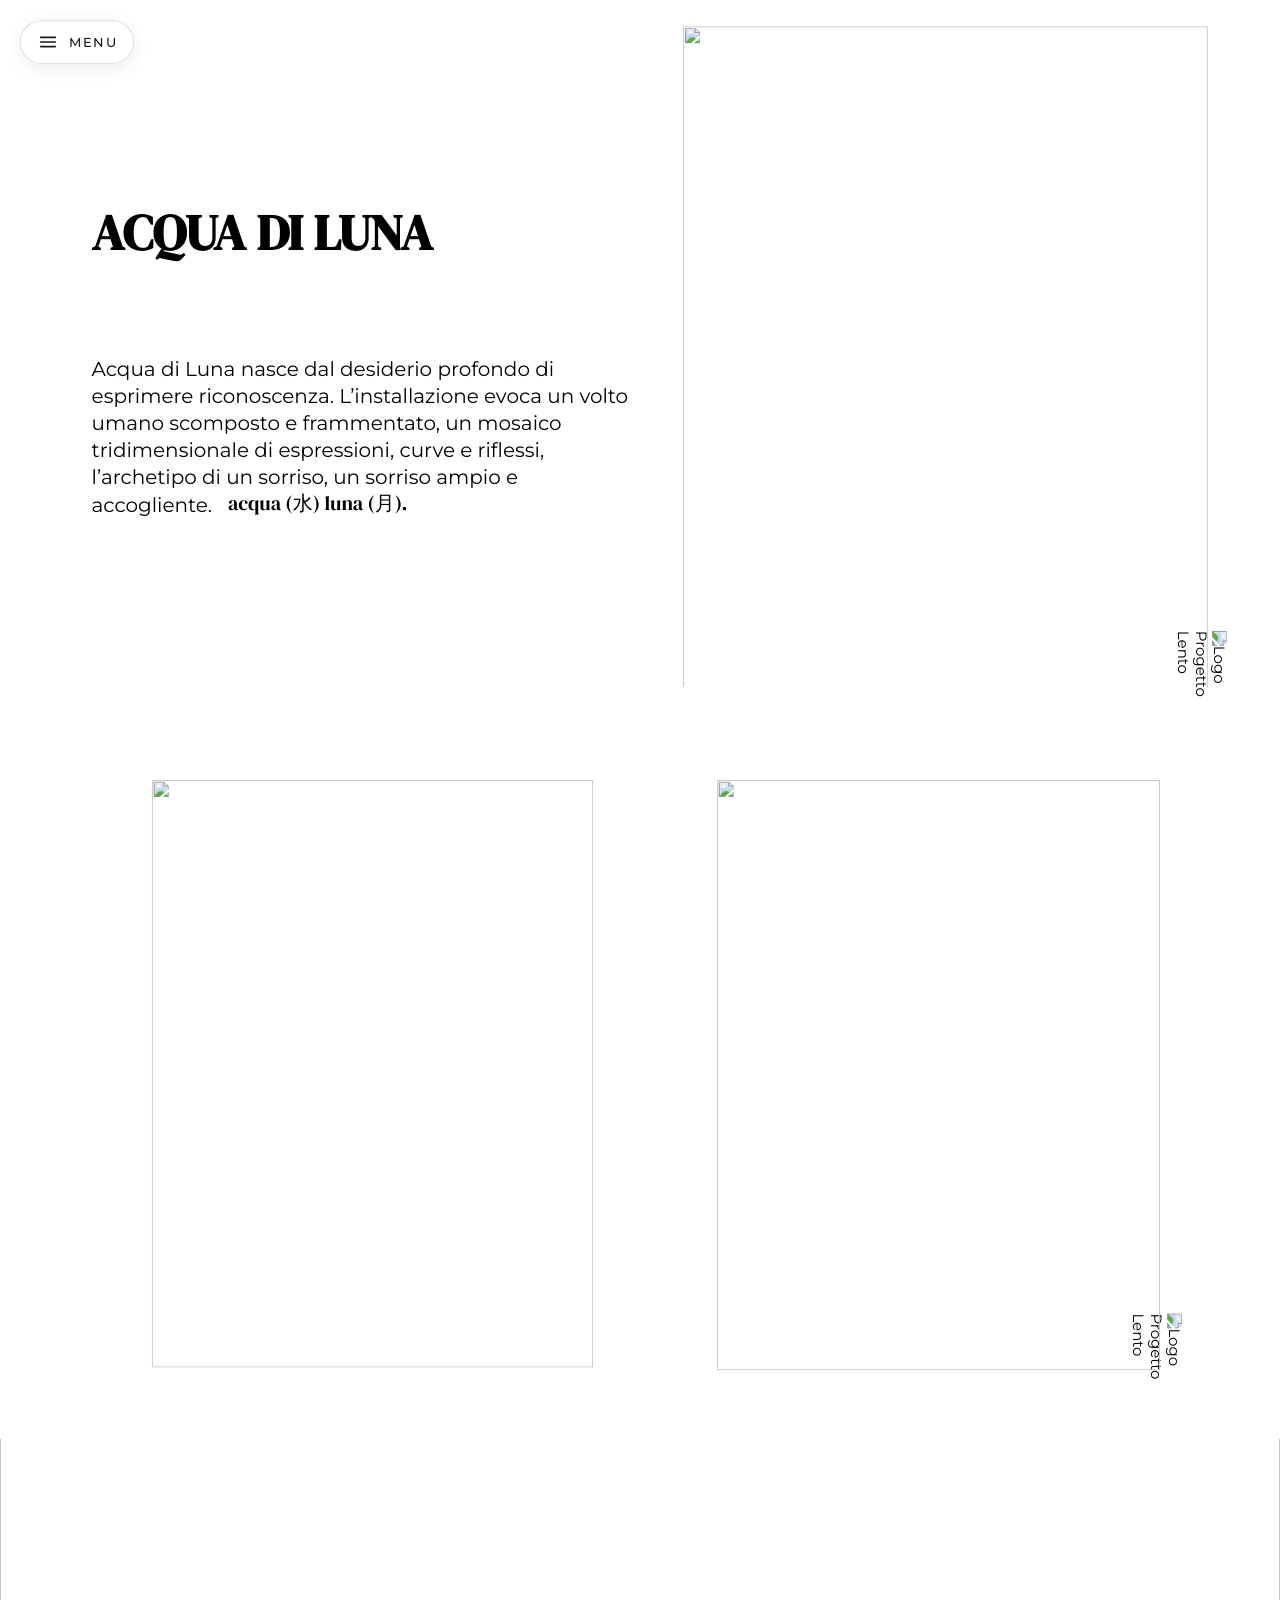
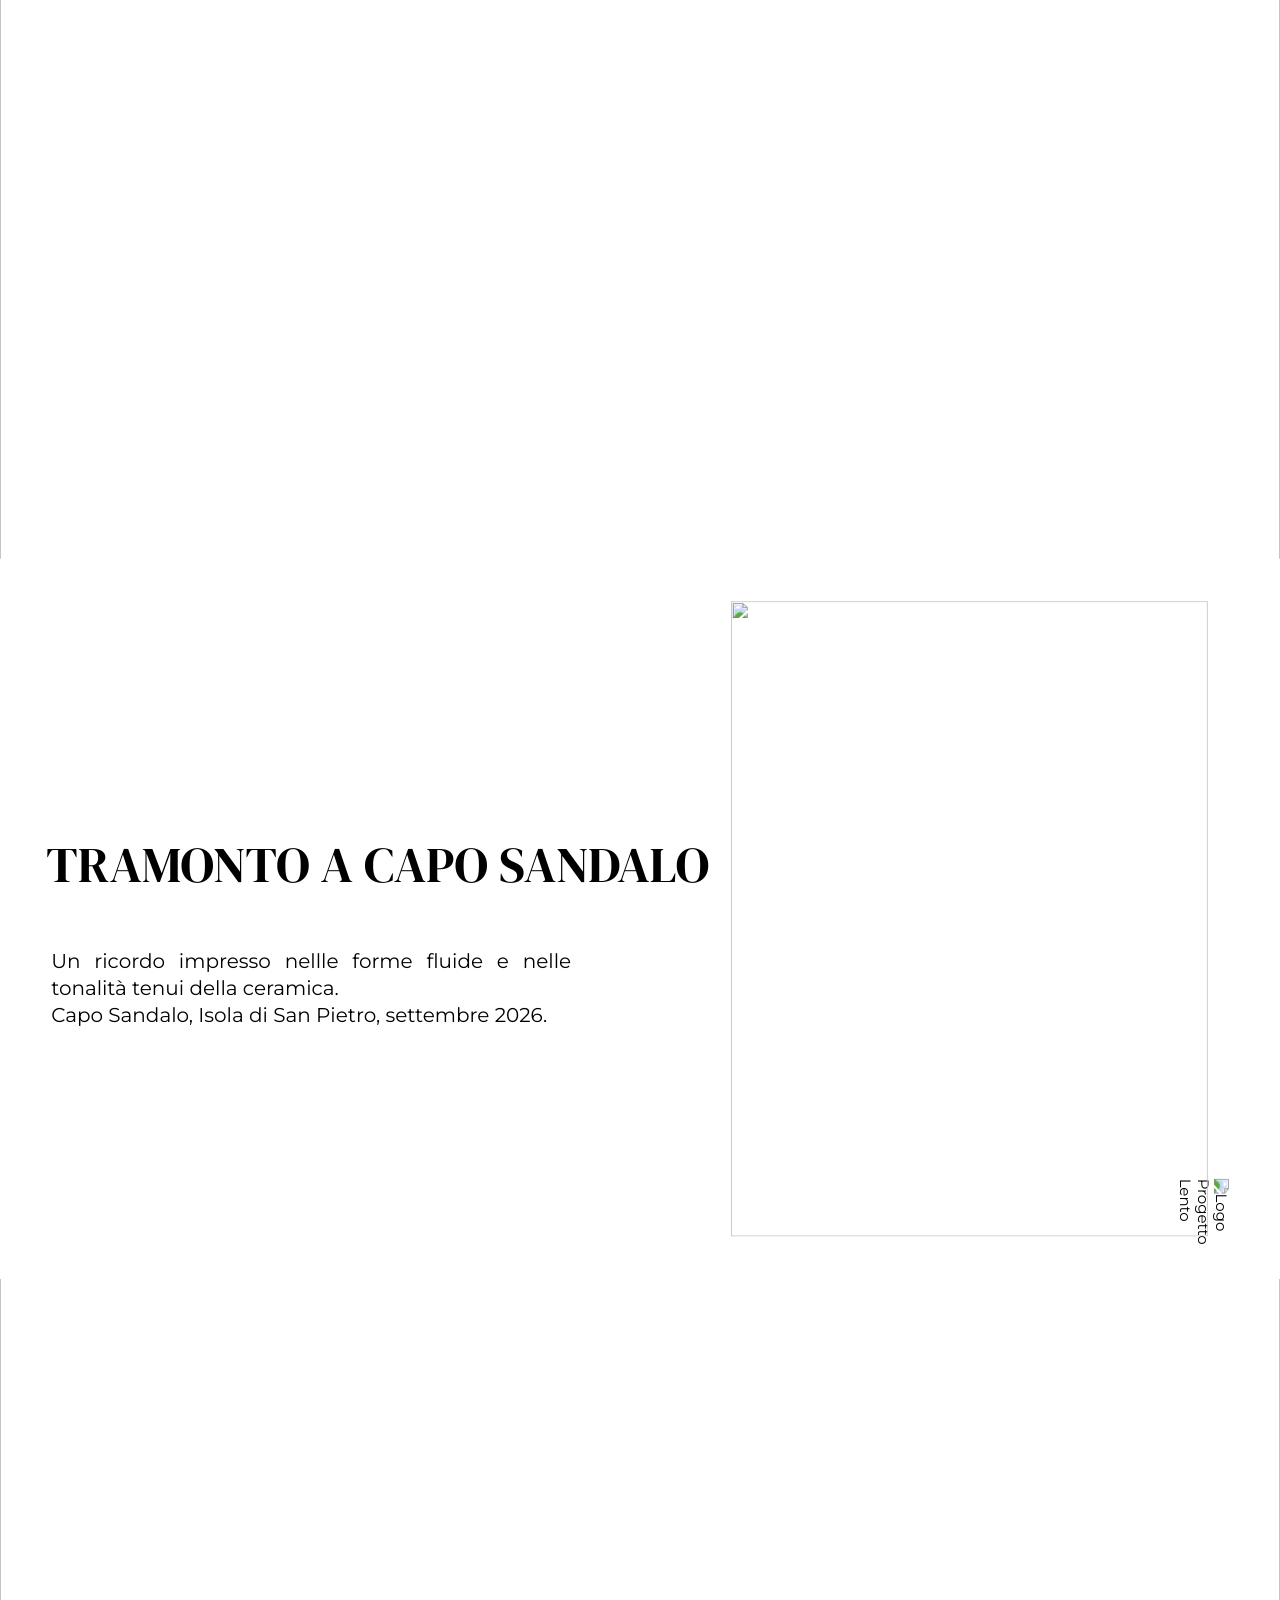
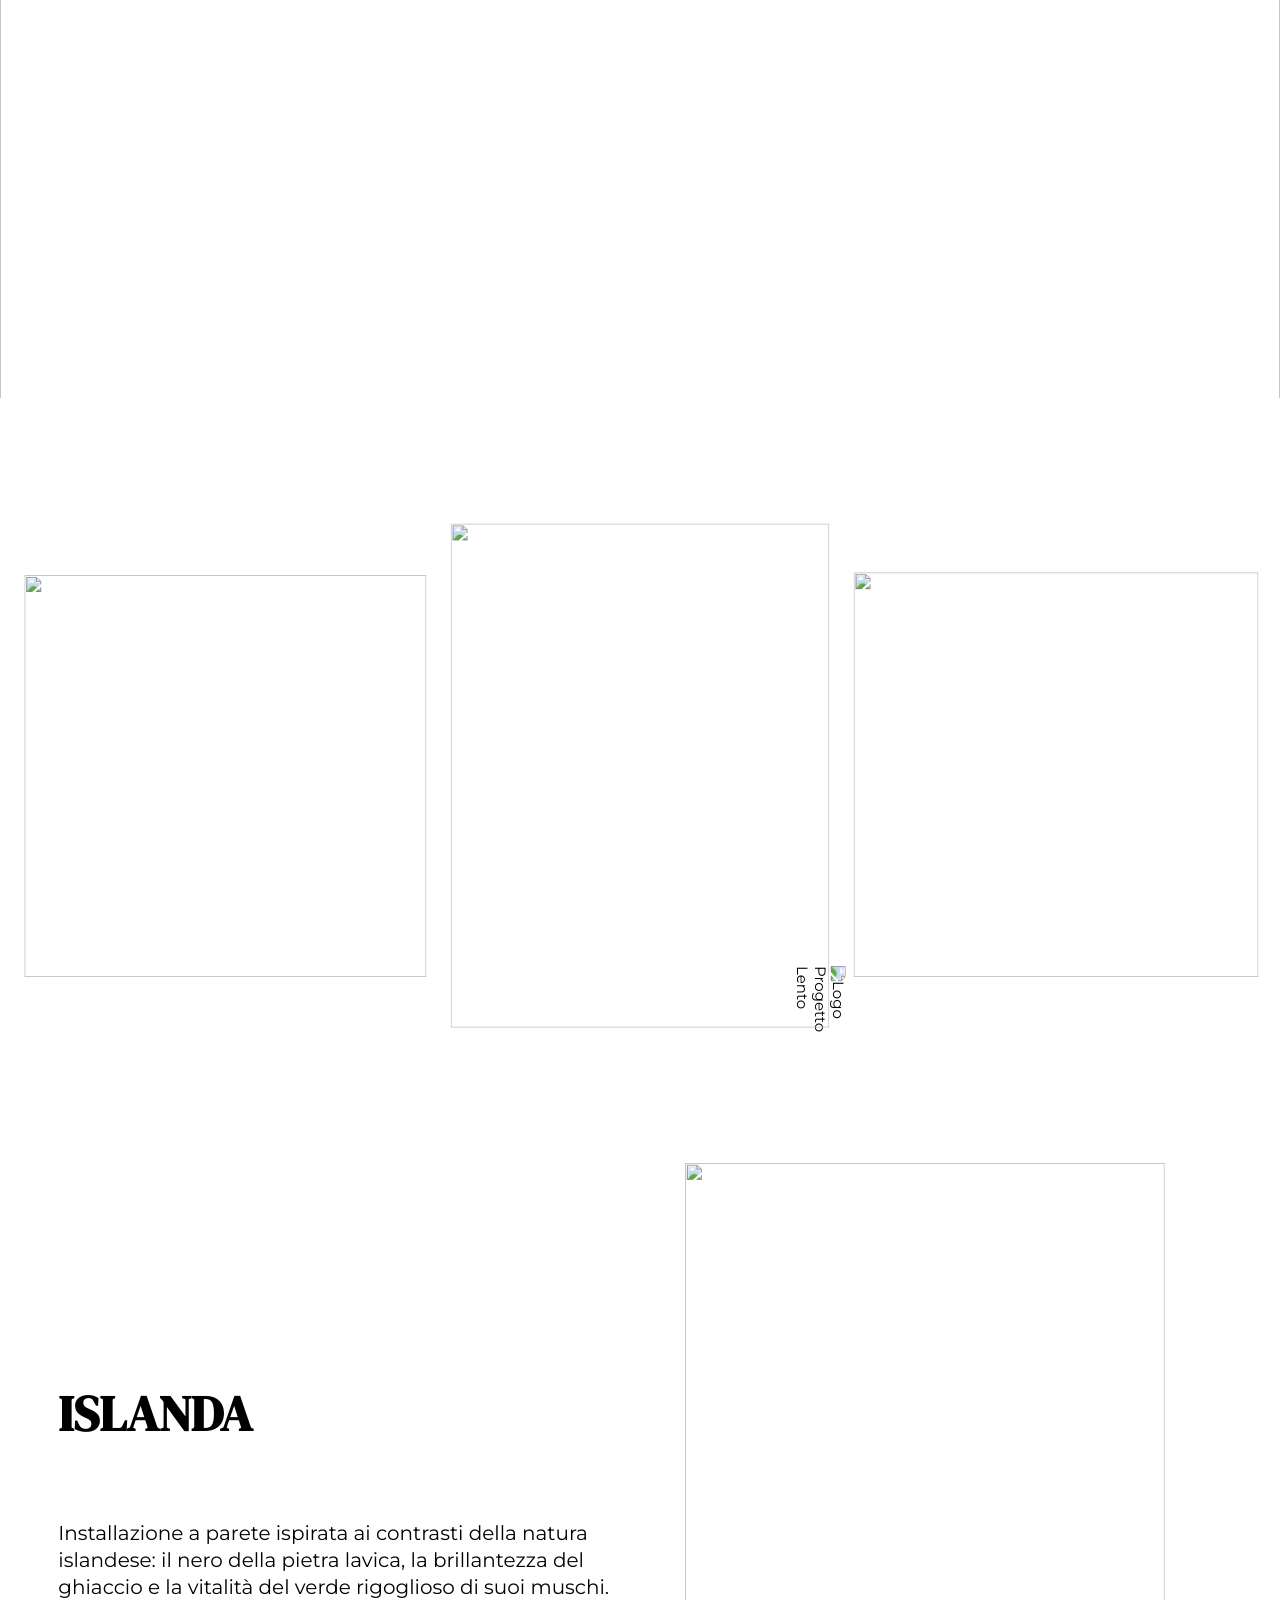
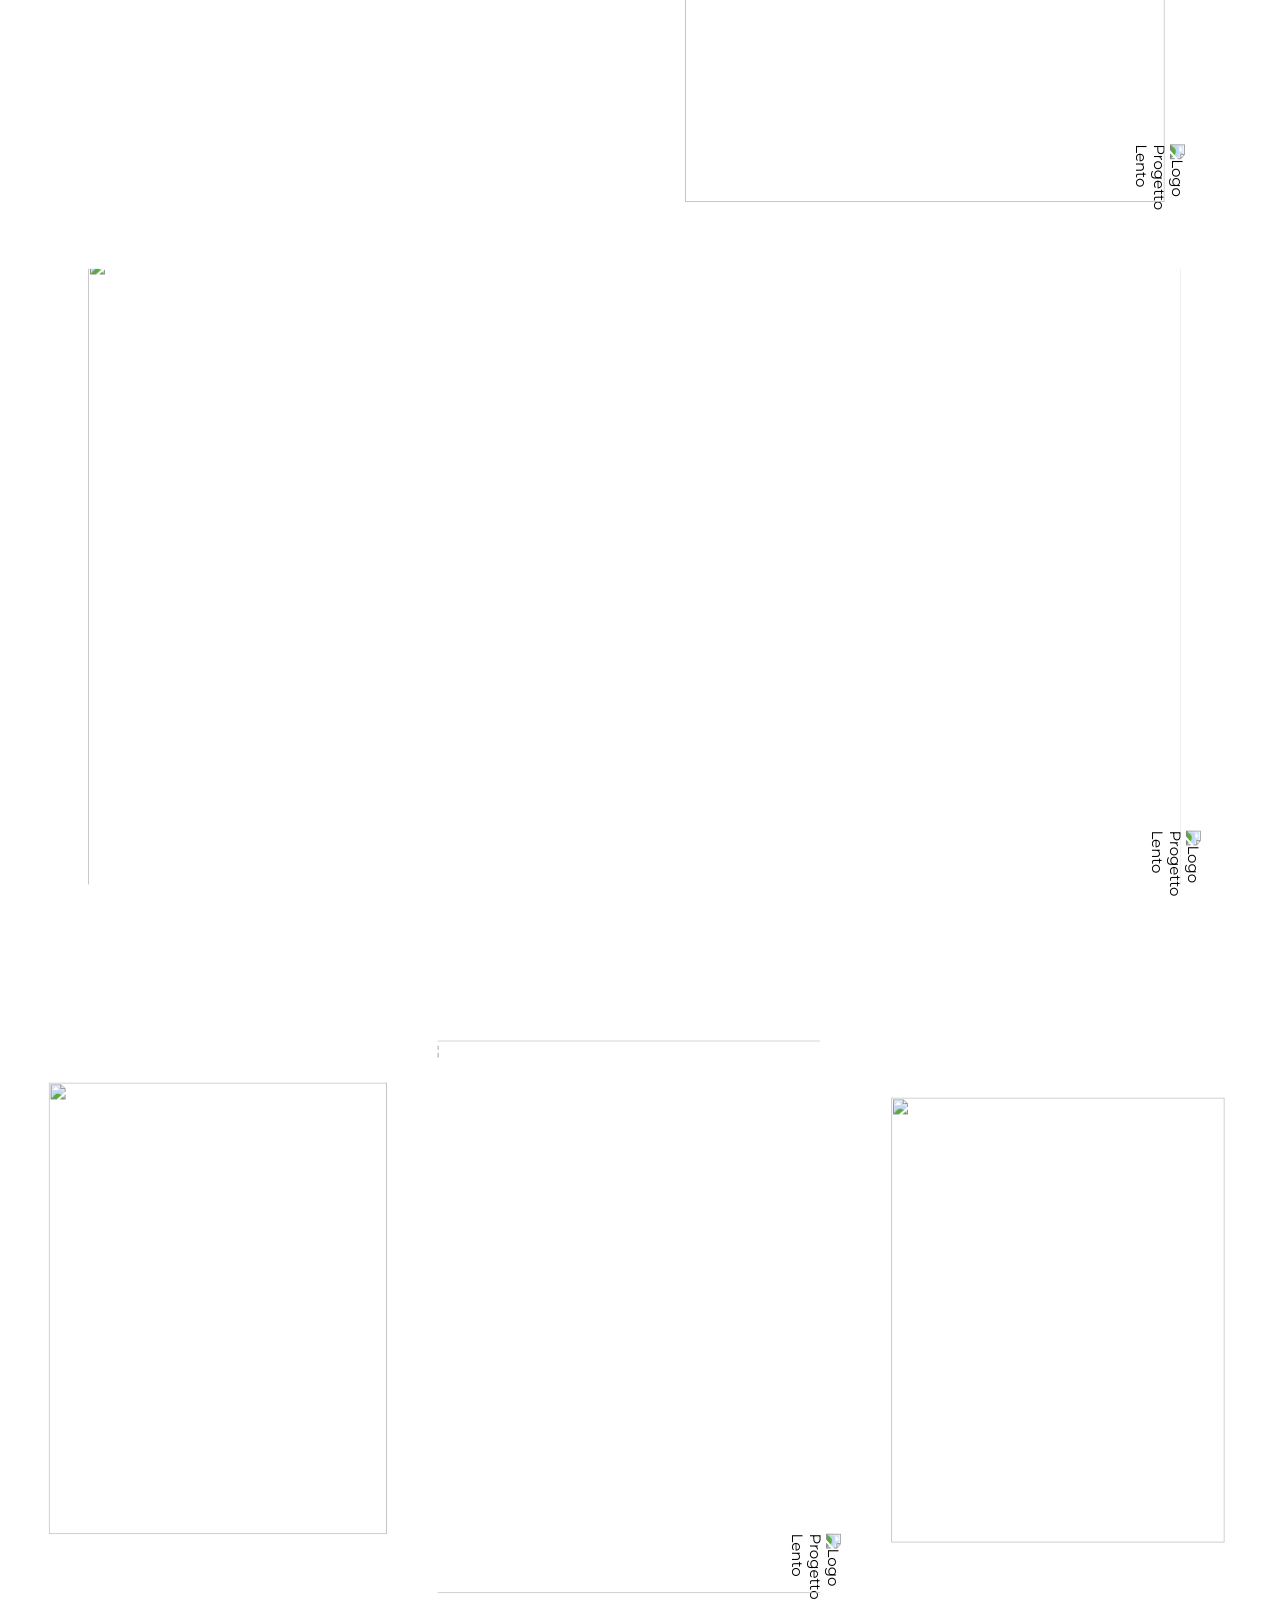
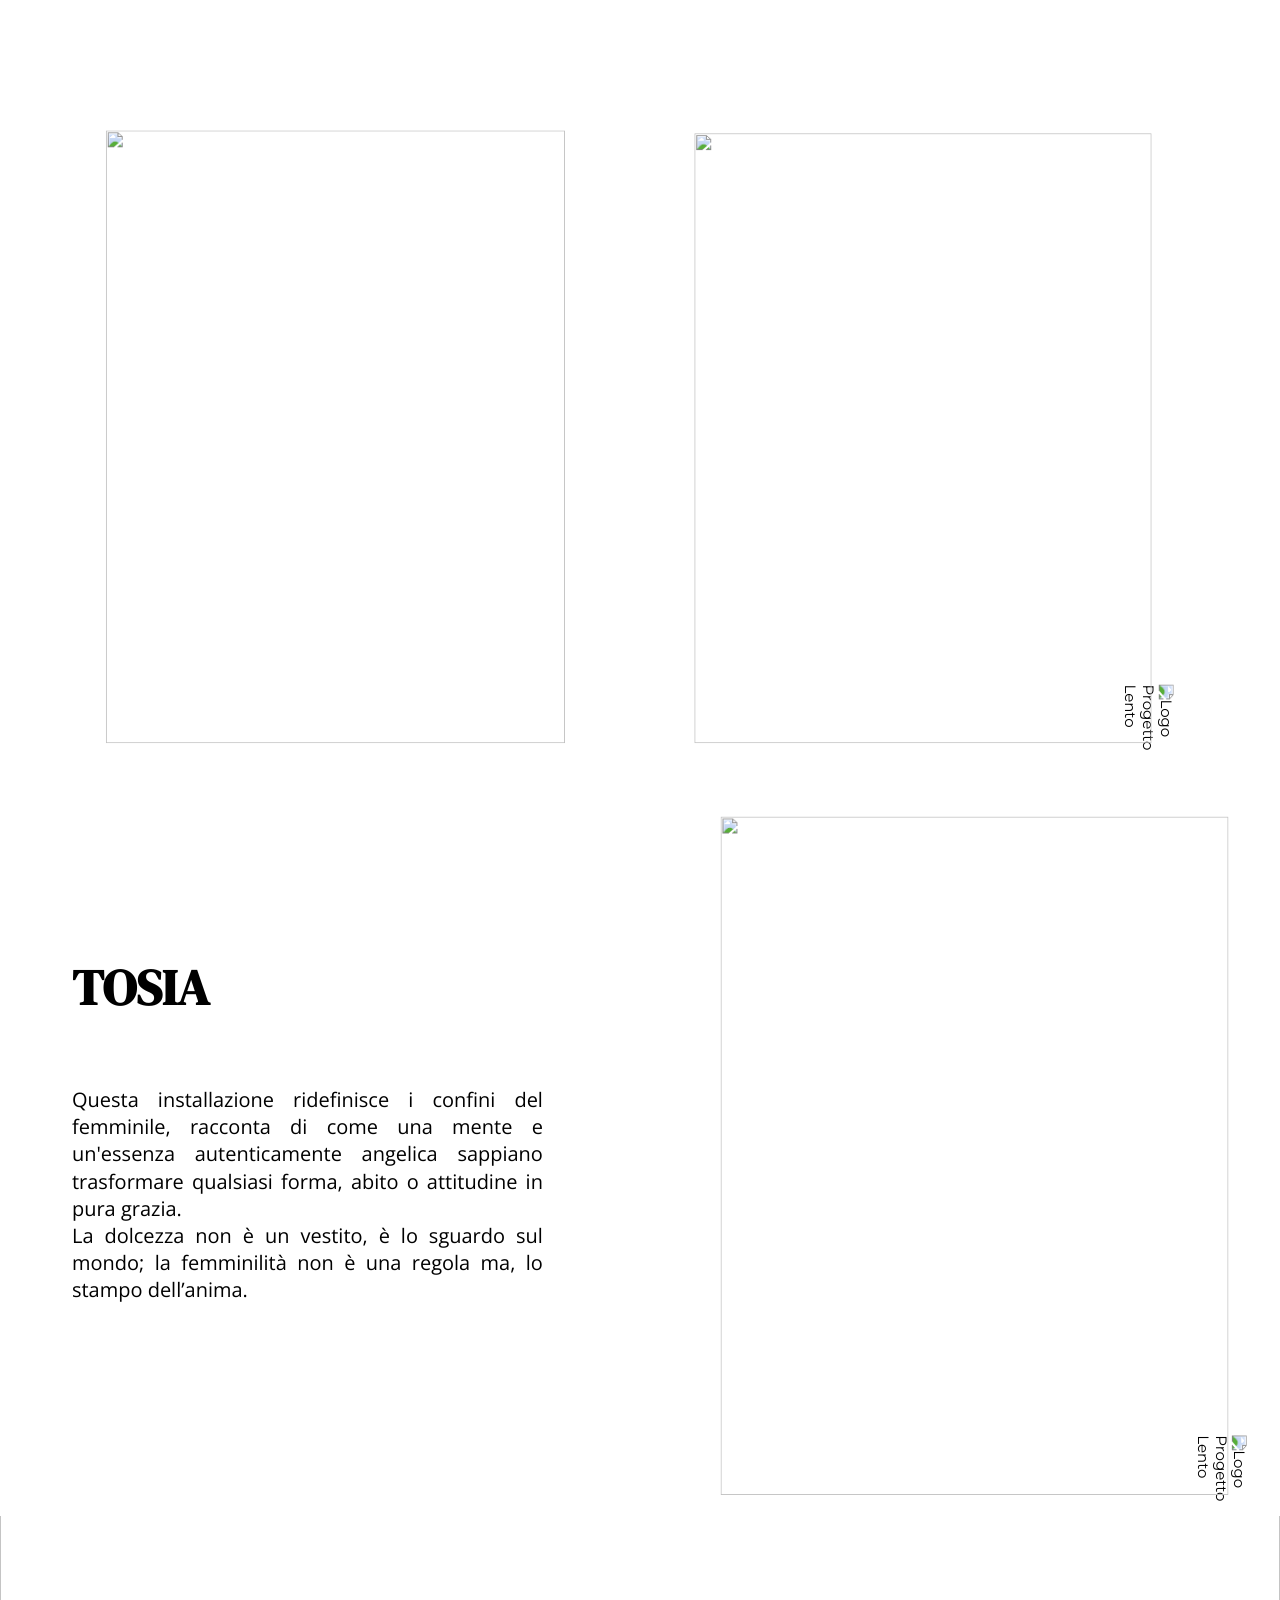
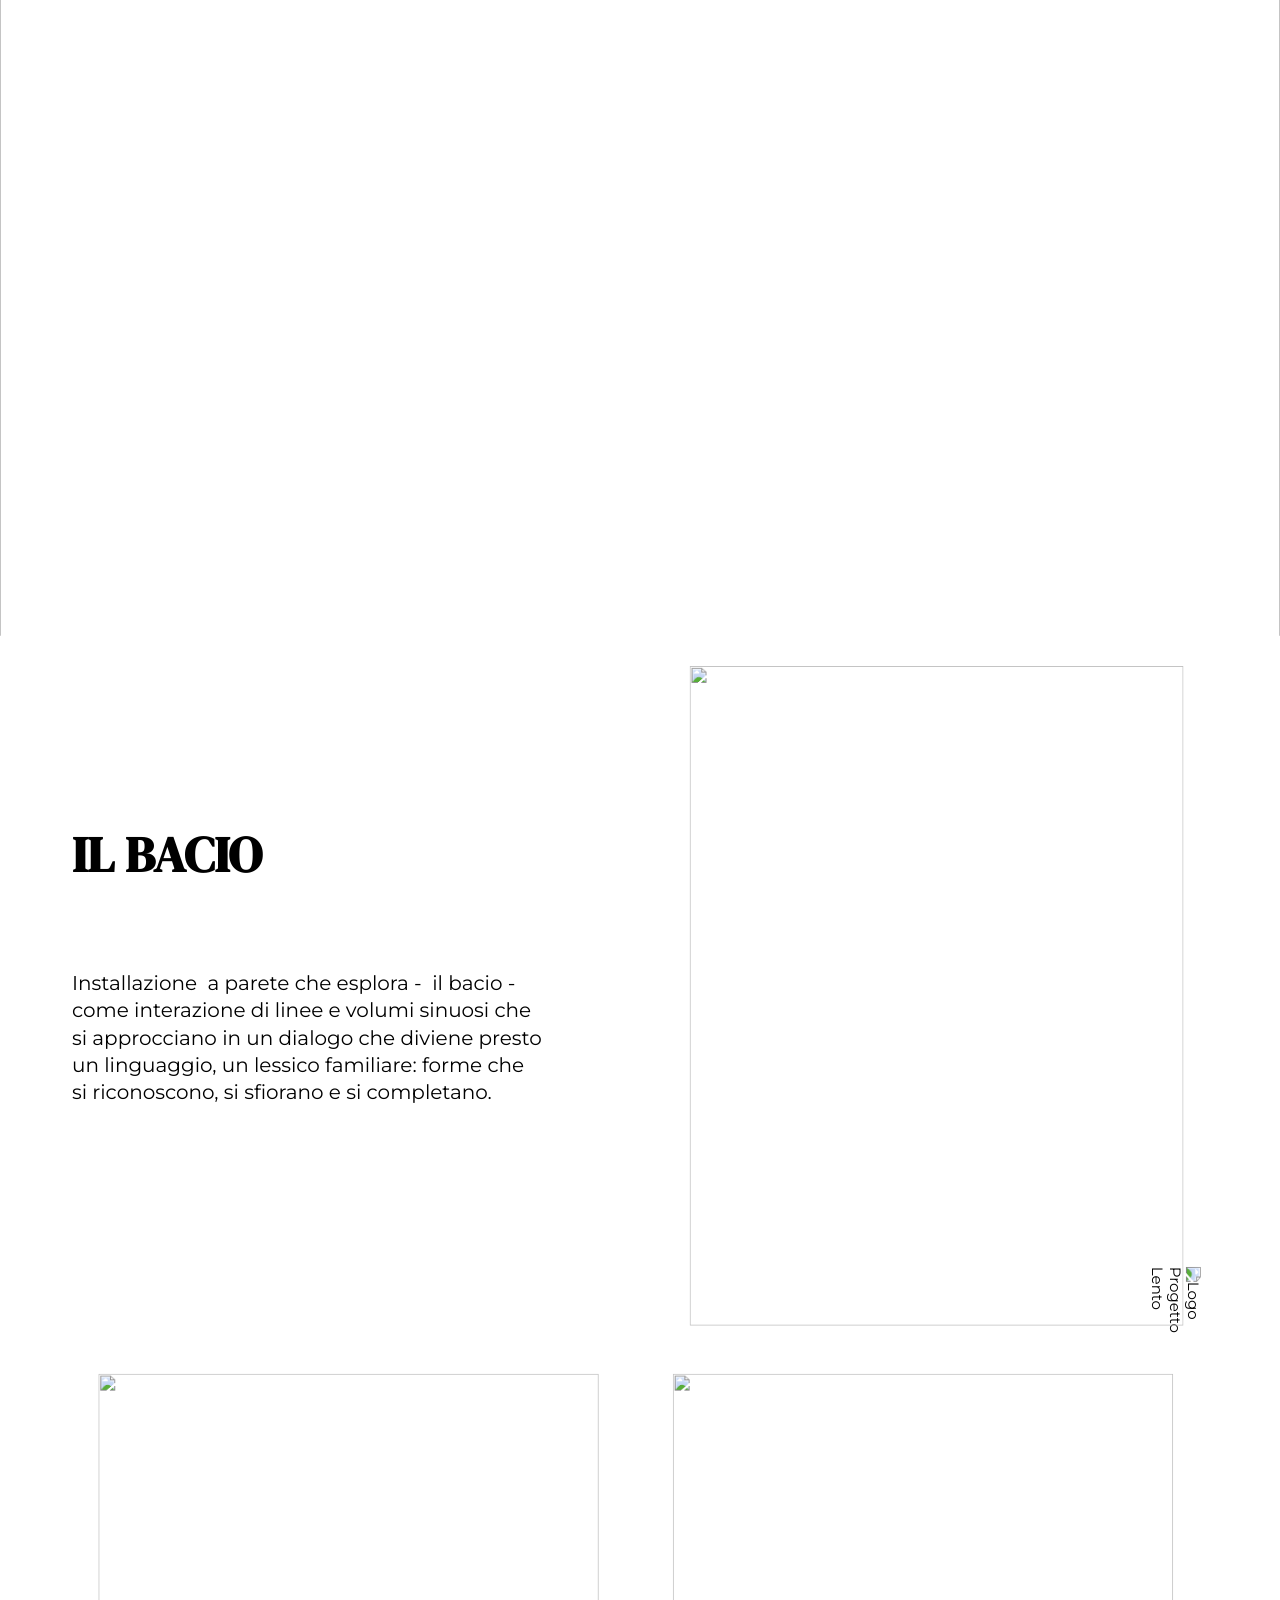
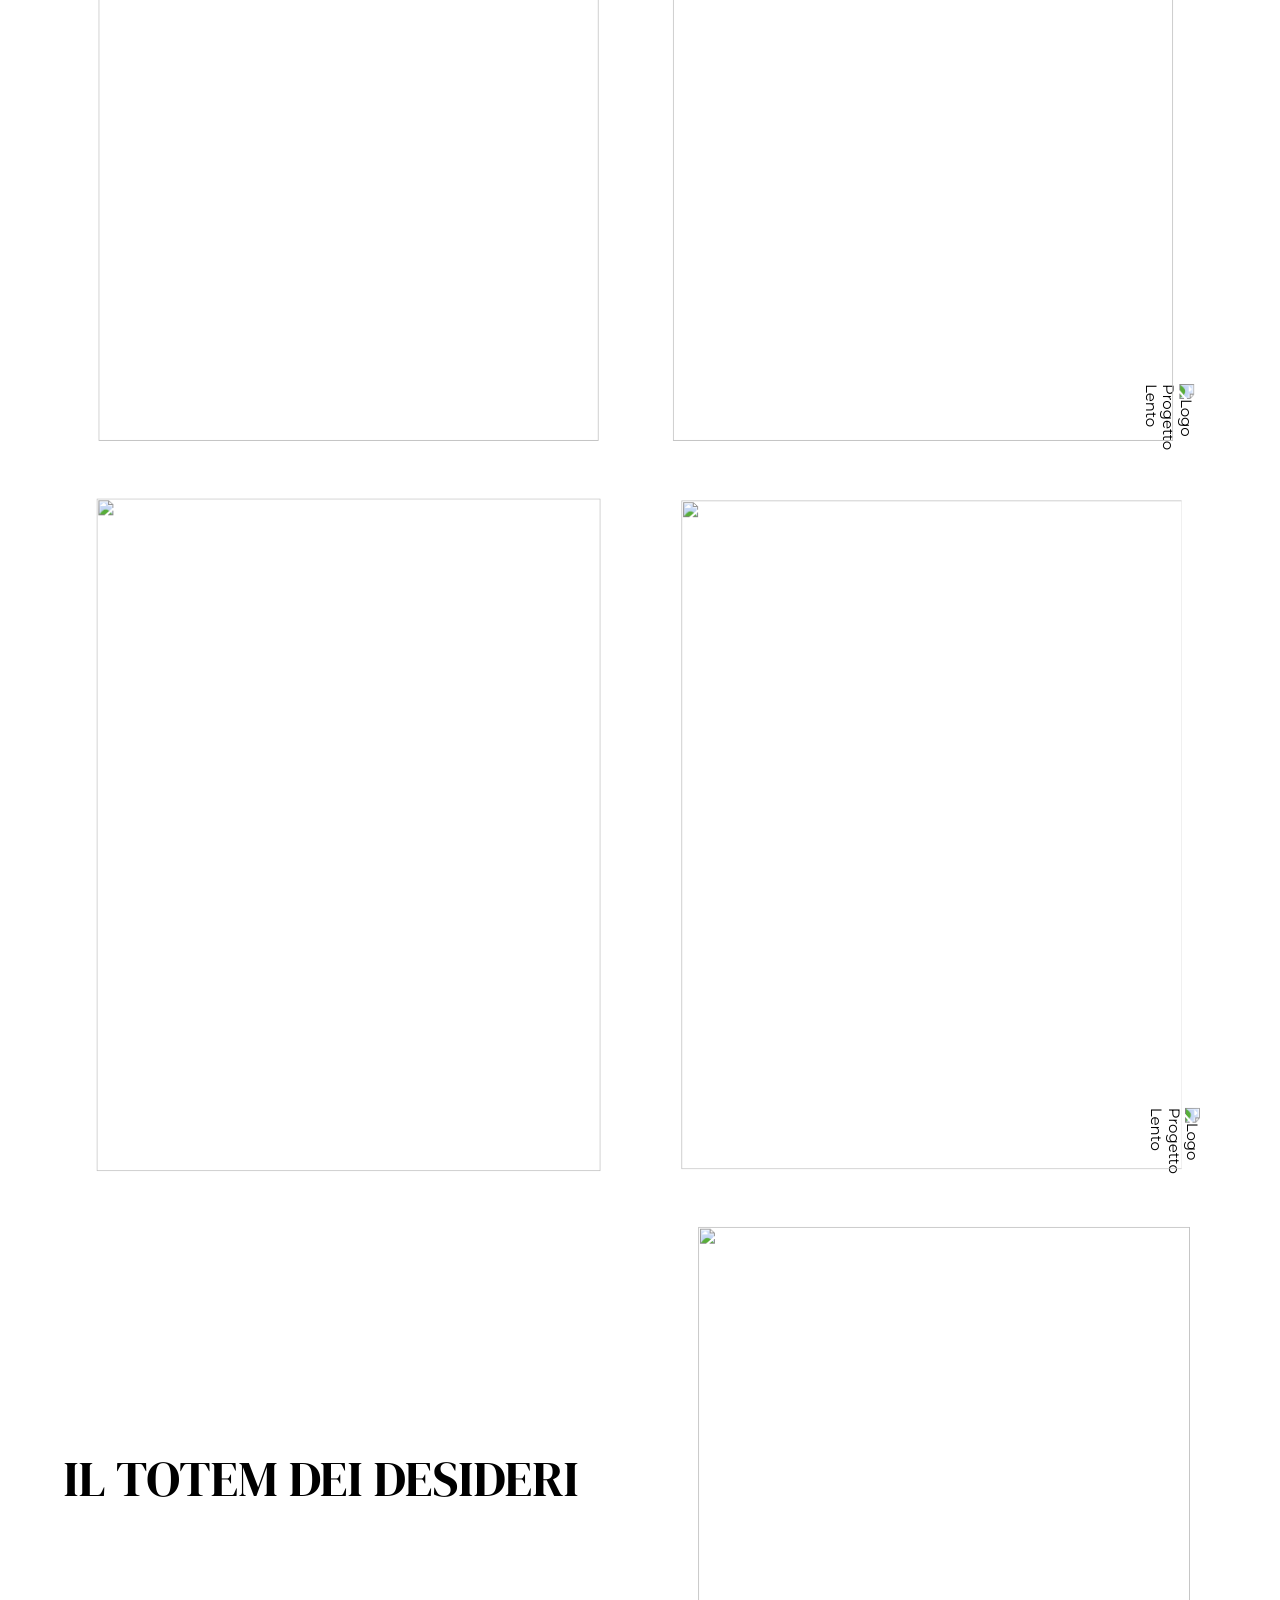
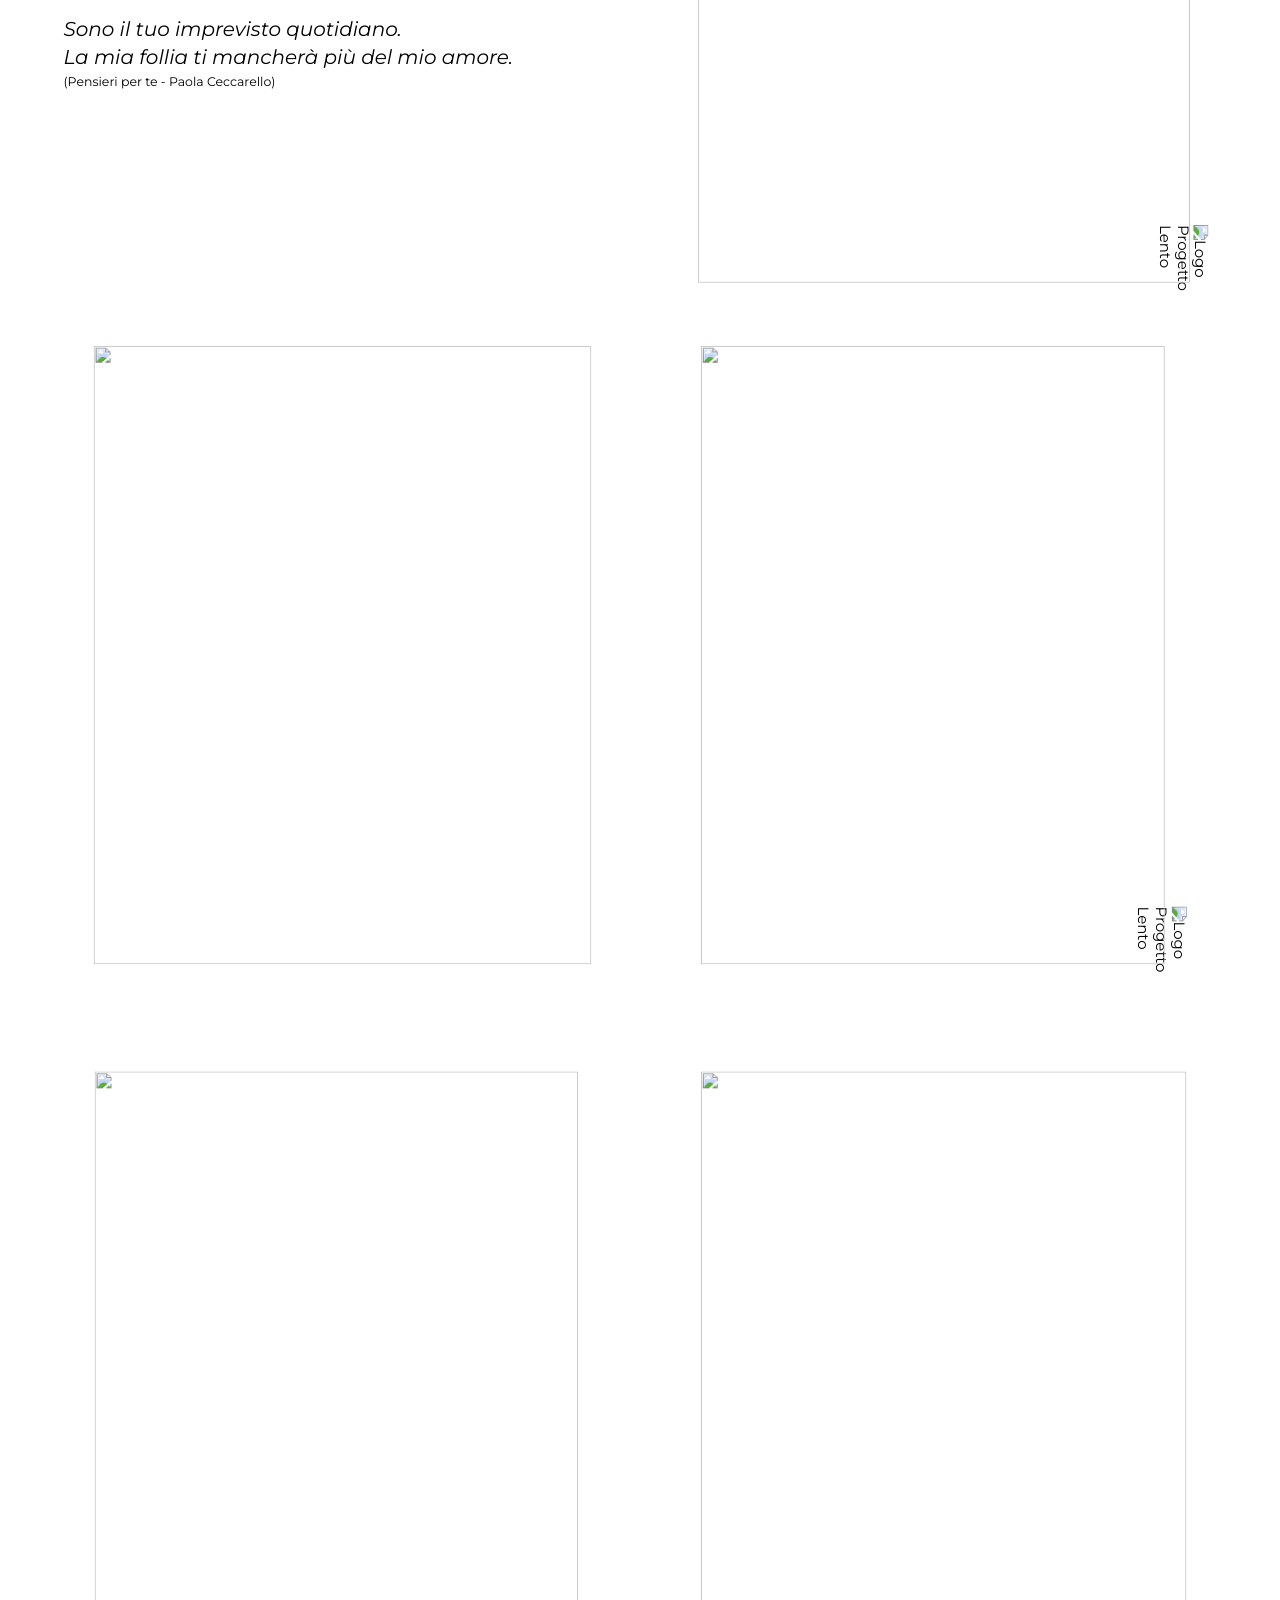
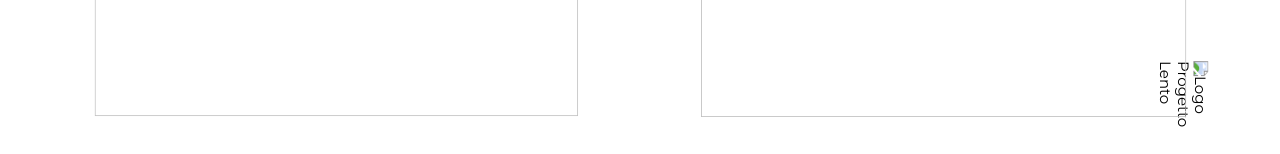
==== installazioni.html @ 28022ee0 "adding fundamental files" ====
<!DOCTYPE html>
<html lang="it">
<head>
  <meta charset="UTF-8">
  <meta name="viewport" content="width=device-width, initial-scale=1.0">
  <title>PROGETTO LENTO — Installazioni</title>
  <meta name="description" content="Progetto Lento di Paola Ceccarello — Ceramiche e installazioni fatte a mano.">
  <link rel="icon" type="image/png" href="img/MAHYMxEtXrE.png">
  <link rel="preconnect" href="https://fonts.googleapis.com">
  <link rel="preconnect" href="https://fonts.gstatic.com" crossorigin>
  <link href="https://fonts.googleapis.com/css2?family=DM+Serif+Display:ital@0;1&family=Montserrat:ital,wght@0,400;0,500;0,700;1,400;1,700&family=Noto+Serif+JP:wght@400&family=Open+Sans:ital,wght@0,400;0,700;1,400&display=swap" rel="stylesheet">
  <link rel="stylesheet" href="style.css">
  <script>
    (function () {
      function setInitialScale() {
        var vw = document.documentElement.clientWidth || window.innerWidth;
        document.documentElement.style.setProperty('--slide-scale', (vw / 1366).toFixed(6));
      }
      setInitialScale();
      window.addEventListener('resize', setInitialScale, { passive: true });
    })();
  </script>
</head>
<body>
  <!-- Menu a comparsa in alto a sinistra (Navigation Drawer) -->
  <div class="Drawer" id="drawer" popover="manual">
    <div class="Drawer-scroller">
      <nav class="Drawer-sheet" tabindex="-1" aria-label="Menu di navigazione">
        <div class="Drawer-header">
          <a href="index.html" class="Drawer-brand" aria-label="Progetto Lento Home">
            <img src="img/MAHYMxEtXrE-black.png" alt="Logo Progetto Lento" class="Drawer-logo">
          </a>
          <button type="button" id="drawer-close" class="Drawer-close" aria-label="Chiudi menu">
            <svg aria-hidden="true" viewBox="0 0 24 24" width="22" height="22" fill="none" stroke="currentColor" stroke-width="1.75" stroke-linecap="round">
              <line x1="6" y1="6" x2="18" y2="18"></line>
              <line x1="18" y1="6" x2="6" y2="18"></line>
            </svg>
          </button>
        </div>
        <ul class="Drawer-list">
          <li>
            <a href="index.html" class="Drawer-link">Home</a>
          </li>
          <li>
            <a href="vasi.html" class="Drawer-link">Vasi</a>
          </li>
          <li>
            <a href="installazioni.html" class="Drawer-link is-active" aria-current="page">Installazioni</a>
          </li>
          <li>
            <a href="partecipazioni.html" class="Drawer-link">Partecipazioni</a>
          </li>
        </ul>
      </nav>
    </div>
  </div>

  <main id="site-main">
    <header class="site-header">
      <button id="drawer-open"
              class="menu-trigger"
              type="button"
              aria-label="Menu"
              aria-expanded="false"
              aria-controls="drawer">
        <svg aria-hidden="true" viewBox="0 0 24 24" width="22" height="22" fill="none" stroke="currentColor" stroke-width="1.75" stroke-linecap="round">
          <line x1="4" y1="7" x2="20" y2="7"></line>
          <line x1="4" y1="12" x2="20" y2="12"></line>
          <line x1="4" y1="17" x2="20" y2="17"></line>
        </svg>
        <span class="menu-trigger-label">Menu</span>
      </button>
    </header>

    <section class="site-section" aria-label="Progetti - Installazioni">
      <div class="slide-wrapper" id="slide-1" data-slide-id="PBCgqQBRc0qVD0Kw">
        <div class="slide-canvas" style="background-color: #ffffff;">
          <div class="el el-text" data-id="LB5g7jZy98K6Fb3M" style="left: 97.7188px; top: 222.4501px; width: 363.7188px; min-height: 63.3333px; font-family: 'DM Serif Display', Georgia, serif; font-size: 53.3333px; color: #000000; letter-spacing: 0em;">
            <div class="text-line" style="height: 53px; line-height: 53px; text-align: left;"><span style="font-weight: 700">ACQUA DI LUNA</span></div>
          </div>
          <div class="el el-text" data-id="LBcNRQ8dyXSVWpfY" style="left: 97.7188px; top: 380.4974px; width: 586.0194px; min-height: 169.7333px; font-family: 'Montserrat', 'Noto Serif JP', sans-serif; font-size: 21.3333px; color: #000000; letter-spacing: 0em;">
            <div class="text-line" style="height: 29px; line-height: 29px; text-align: left;">Acqua di Luna nasce dal desiderio profondo di</div><div class="text-line" style="height: 29px; line-height: 29px; text-align: left;">esprimere riconoscenza. L’installazione evoca un volto</div><div class="text-line" style="height: 29px; line-height: 29px; text-align: left;">umano scomposto e frammentato, un mosaico</div><div class="text-line" style="height: 29px; line-height: 29px; text-align: left;">tridimensionale di espressioni, curve e riflessi,</div><div class="text-line" style="height: 29px; line-height: 29px; text-align: left;">l’archetipo di un sorriso, un sorriso ampio e</div><div class="text-line" style="height: 29px; line-height: 29px; text-align: left;">accogliente.</div>
          </div>
          <div class="el el-text" data-id="LBwglXCddxVDjPFy" style="left: 243.2855px; top: 523.3641px; width: 191.5313px; min-height: 53.7333px; font-family: 'DM Serif Display', Georgia, serif; font-size: 21.3333px; color: #000000; letter-spacing: 0em;">
            <div class="text-line" style="height: 29px; line-height: 29px; text-align: center;">acqua (水) luna (月).</div><div class="text-line empty-line" style="height: 29px;">&nbsp;</div>
          </div>
          <div class="el el-image" data-id="LBDgyYt4c7yd66LW" style="left: 1232.6949px; top: 681.7261px; width: 85.378px; height: 67.9013px; transform: rotate(90deg);">
            <img src="img/MAHYMxEtXrE.png" alt="Logo Progetto Lento" loading="eager" decoding="async" style="left: 0px; top: 0px; width: 85.378px; height: 67.9013px;">
          </div>
          <div class="el el-image" data-id="LBkxRZLvjmR43JwQ" style="left: 729.1432px; top: 27.9891px; width: 560.0568px; height: 705.0166px;">
            <img src="img/MAHZ89O9w_o.jpg" alt="" loading="eager" decoding="async" style="left: 0px; top: 0px; width: 560.0568px; height: 746.7424px;">
          </div>
        </div>
      </div>
      <div class="slide-wrapper" id="slide-2" data-slide-id="PBwqyCNW76Qqdb8t">
        <div class="slide-canvas" style="background-color: #ffffff;">
          <div class="el el-image" data-id="LBvgctCXjg1yNFd0" style="left: 161.8641px; top: 63.58px; width: 470.715px; height: 627.62px;">
            <img src="img/MAHZICVg30U.jpg" alt="" loading="lazy" decoding="async" style="left: 0px; top: 0px; width: 470.715px; height: 627.62px;">
          </div>
          <div class="el el-image" data-id="LBN1X5nw1mWMqbVb" style="left: 1185.3099px; top: 641.8112px; width: 85.378px; height: 67.9013px; transform: rotate(90deg);">
            <img src="img/MAHYMxEtXrE.png" alt="Logo Progetto Lento" loading="lazy" decoding="async" style="left: 0px; top: 0px; width: 85.378px; height: 67.9013px;">
          </div>
          <div class="el el-image" data-id="LBqHHw2dxbKfjF4R" style="left: 764.81px; top: 63.58px; width: 473.0487px; height: 630.7316px;">
            <img src="img/MAHZIKBSFh0.jpg" alt="" loading="lazy" decoding="async" style="left: 0px; top: 0px; width: 473.0487px; height: 630.7316px;">
          </div>
        </div>
      </div>
      <div class="slide-wrapper" id="slide-3" data-slide-id="PBJSDWll3QbCM0vl">
        <div class="slide-canvas" style="background-color: #ffffff;">
          <div class="slide-bg">
            <img src="img/MAHZICu5izo.jpg" alt="" loading="lazy" decoding="async" style="left: 0px; top: -128.25px; width: 1366px; height: 1024.5px;">
          </div>
        </div>
      </div>
      <div class="slide-wrapper" id="slide-4" data-slide-id="PBxq64hJpndknpbv">
        <div class="slide-canvas" style="background-color: #ffffff;">
          <div class="el el-text" data-id="LBytxZ5tqZFqqKXD" style="left: 40.84px; top: 299.6613px; width: 724.6649px; min-height: 63.3333px; font-family: 'DM Serif Display', Georgia, serif; font-size: 53.3333px; color: #000000; letter-spacing: 0em;">
            <div class="text-line" style="height: 53px; line-height: 53px; text-align: center;"><span style="text-transform: uppercase">Tramonto a Capo Sandalo</span></div>
          </div>
          <div class="el el-image" data-id="LBt7zHkv3dqDL0xD" style="left: 1234.6777px; top: 669.9388px; width: 85.378px; height: 67.9013px; transform: rotate(90deg);">
            <img src="img/MAHYMxEtXrE.png" alt="Logo Progetto Lento" loading="lazy" decoding="async" style="left: 0px; top: 0px; width: 85.378px; height: 67.9013px;">
          </div>
          <div class="el el-image" data-id="LB7fJrts2Nw9fp0b" style="left: 780.4144px; top: 44.8096px; width: 508.7856px; height: 678.3807px;">
            <img src="img/MAHYubRShJs.jpg" alt="" loading="lazy" decoding="async" style="left: 0px; top: 0px; width: 508.7856px; height: 678.3807px;">
          </div>
          <div class="el el-text" data-id="LBtxs8bLz3xJ4kk7" style="left: 54.6033px; top: 415.169px; width: 555.0504px; min-height: 82.7333px; font-family: 'Montserrat', 'Noto Serif JP', sans-serif; font-size: 21.3333px; color: #000000; letter-spacing: 0em;">
            <div class="text-line text-line-justify" style="height: 29px; line-height: 29px;"><span class="j-word">Un</span><span class="j-word">ricordo</span><span class="j-word">impresso</span><span class="j-word">nellle</span><span class="j-word">forme</span><span class="j-word">fluide</span><span class="j-word">e</span><span class="j-word">nelle</span></div><div class="text-line" style="height: 29px; line-height: 29px; text-align: left;">tonalità tenui della ceramica.</div><div class="text-line" style="height: 29px; line-height: 29px; text-align: left;">Capo Sandalo, Isola di San Pietro, settembre 2026.</div>
          </div>
        </div>
      </div>
      <div class="slide-wrapper" id="slide-5" data-slide-id="PBnxLfddgDXpPPTF">
        <div class="slide-canvas" style="background-color: #ffffff;">
          <div class="slide-bg">
            <img src="img/MAHYqD9rpLU.jpg" alt="" loading="lazy" decoding="async" style="left: 0px; top: -299px; width: 1366px; height: 1366px;">
          </div>
        </div>
      </div>
      <div class="slide-wrapper" id="slide-6" data-slide-id="PBHfnGKsqG49f7Fx">
        <div class="slide-canvas" style="background-color: #ffffff;">
          <div class="el el-image" data-id="LByfC7wzMLhRNdwK" style="left: 25.5995px; top: 188.6986px; width: 429.4162px; height: 429.4162px;">
            <img src="img/MAHYupl0CTc.jpg" alt="" loading="lazy" decoding="async" style="left: 0px; top: 0px; width: 429.4162px; height: 429.4162px;">
          </div>
          <div class="el el-image" data-id="LBLyCZ0Nj7zqPZwc" style="left: 910.7608px; top: 186.2211px; width: 431.8936px; height: 431.8936px;">
            <img src="img/MAHYug2TYlw.jpg" alt="" loading="lazy" decoding="async" style="left: 0px; top: 0px; width: 431.8936px; height: 431.8936px;">
          </div>
          <div class="el el-image" data-id="LBRC1YTTMDmJFldy" style="left: 826.1071px; top: 614.5603px; width: 85.378px; height: 67.9013px; transform: rotate(90deg);">
            <img src="img/MAHYMxEtXrE.png" alt="Logo Progetto Lento" loading="lazy" decoding="async" style="left: 0px; top: 0px; width: 85.378px; height: 67.9013px;">
          </div>
          <div class="el el-image" data-id="LBXms9JktN3mBTxM" style="left: 481.2392px; top: 134.3923px; width: 403.5215px; height: 538.0287px;">
            <img src="img/MAHYulfv57k.jpg" alt="" loading="lazy" decoding="async" style="left: 0px; top: 0px; width: 403.5215px; height: 538.0287px;">
          </div>
        </div>
      </div>
      <div class="slide-wrapper" id="slide-7" data-slide-id="PBFnYfWVVf2GtyjW">
        <div class="slide-canvas" style="background-color: #ffffff;">
          <div class="el el-text" data-id="LBKpD8p7f9SftDFs" style="left: 62.2176px; top: 288.6195px; width: 206.8625px; min-height: 63.3333px; font-family: 'DM Serif Display', Georgia, serif; font-size: 53.3333px; color: #000000; letter-spacing: 0em;">
            <div class="text-line" style="height: 53px; line-height: 53px; text-align: left;"><span style="font-weight: 700">ISLANDA</span></div>
          </div>
          <div class="el el-image" data-id="LBc03sb6h3Y0xH70" style="left: 1187.9298px; top: 676.6171px; width: 85.378px; height: 67.9013px; transform: rotate(90deg);">
            <img src="img/MAHYMxEtXrE.png" alt="Logo Progetto Lento" loading="lazy" decoding="async" style="left: 0px; top: 0px; width: 85.378px; height: 67.9013px;">
          </div>
          <div class="el el-image" data-id="LB0hgdw2L39fJlcy" style="left: 730.9686px; top: 47.6719px; width: 511.7028px; height: 682.2704px;">
            <img src="img/MAHYutJL1cw.jpg" alt="" loading="lazy" decoding="async" style="left: 0px; top: 0px; width: 511.7028px; height: 682.2704px;">
          </div>
          <div class="el el-text" data-id="LB32n4HQRtRnX04K" style="left: 62.2176px; top: 429.3716px; width: 654.1686px; min-height: 111.7333px; font-family: 'Montserrat', 'Noto Serif JP', sans-serif; font-size: 21.3333px; color: #000000; letter-spacing: 0em;">
            <div class="text-line" style="height: 29px; line-height: 29px; text-align: left;">Installazione a parete ispirata ai contrasti della natura</div><div class="text-line" style="height: 29px; line-height: 29px; text-align: left;">islandese: il nero della pietra lavica, la brillantezza del</div><div class="text-line" style="height: 29px; line-height: 29px; text-align: left;">ghiaccio e la vitalità del verde rigoglioso di suoi muschi.</div><div class="text-line empty-line" style="height: 29px;">&nbsp;</div>
          </div>
        </div>
      </div>
      <div class="slide-wrapper" id="slide-8" data-slide-id="PBTWLms9T4vWh987">
        <div class="slide-canvas" style="background-color: #ffffff;">
          <div class="el el-image" data-id="LBGtN8HjpVH518kH" style="left: 94.0964px; top: 34.0824px; width: 503.5235px; height: 657.1176px;">
            <img src="img/MAHZ1pZW1iM.jpg" alt="" loading="lazy" decoding="async" style="left: 0px; top: -12.4661px; width: 511.5374px; height: 682.0499px;">
          </div>
          <div class="el el-image" data-id="LBs2dg6SlvjXWqLg" style="left: 1205.1349px; top: 641.5697px; width: 85.378px; height: 67.9013px; transform: rotate(90deg);">
            <img src="img/MAHYMxEtXrE.png" alt="Logo Progetto Lento" loading="lazy" decoding="async" style="left: 0px; top: 0px; width: 85.378px; height: 67.9013px;">
          </div>
          <div class="el el-image" data-id="LBCMXGrcX6VfxJYM" style="left: 683px; top: 34.0824px; width: 577.2239px; height: 657.1176px;">
            <img src="img/MAHYukqJNLs.jpg" alt="" loading="lazy" decoding="async" style="left: -0.8821px; top: -56.0975px; width: 578.988px; height: 771.984px;">
          </div>
        </div>
      </div>
      <div class="slide-wrapper" id="slide-9" data-slide-id="PBv56m6mkXKZ0xGF">
        <div class="slide-canvas" style="background-color: #ffffff;">
          <div class="el el-image" data-id="LB4BSdPTRBY8nNW1" style="left: 52.1886px; top: 134.4599px; width: 360.958px; height: 481.2773px;">
            <img src="img/MAHYuml-yFM.jpg" alt="" loading="lazy" decoding="async" style="left: 0px; top: 0px; width: 360.958px; height: 481.2773px;">
          </div>
          <div class="el el-image" data-id="LBrCrMfN7tXD33Dd" style="left: 820.7038px; top: 624.4756px; width: 85.378px; height: 67.9013px; transform: rotate(90deg);">
            <img src="img/MAHYMxEtXrE.png" alt="Logo Progetto Lento" loading="lazy" decoding="async" style="left: 0px; top: 0px; width: 85.378px; height: 67.9013px;">
          </div>
          <div class="el el-image" data-id="LBphCLrQsYlWMmPP" style="left: 467.1466px; top: 88.7747px; width: 407.7321px; height: 590.4507px;">
            <img src="img/MAHYutHB-5Y.jpg" alt="" loading="lazy" decoding="async" style="left: -17.553px; top: 0px; width: 442.838px; height: 590.4507px;">
          </div>
          <div class="el el-image" data-id="LBJ2XD1C5Dlt74VT" style="left: 950.9564px; top: 150.4964px; width: 355.6067px; height: 474.1423px;">
            <img src="img/MAHYutopDI8.jpg" alt="" loading="lazy" decoding="async" style="left: 0px; top: 0px; width: 355.6067px; height: 474.1423px;">
          </div>
        </div>
      </div>
      <div class="slide-wrapper" id="slide-10" data-slide-id="PBpXwXfKBNT5SxWY">
        <div class="slide-canvas" style="background-color: #ffffff;">
          <div class="el el-image" data-id="LBZzhjMfdJR1zqTk" style="left: 113.0246px; top: 57.1394px; width: 490.2909px; height: 653.7212px;">
            <img src="img/MAHYv_HZLzA.jpg" alt="" loading="lazy" decoding="async" style="left: 0px; top: 0px; width: 490.2909px; height: 653.7212px;">
          </div>
          <div class="el el-image" data-id="LBrnNfNcVZtkVhKx" style="left: 1176.1708px; top: 657.2493px; width: 85.378px; height: 67.9013px; transform: rotate(90deg);">
            <img src="img/MAHYMxEtXrE.png" alt="Logo Progetto Lento" loading="lazy" decoding="async" style="left: 0px; top: 0px; width: 85.378px; height: 67.9013px;">
          </div>
          <div class="el el-image" data-id="LBwdxgXhvdXJJXK6" style="left: 740.7417px; top: 59.5569px; width: 488.4778px; height: 651.3037px;">
            <img src="img/MAHYvuh-lOg.jpg" alt="" loading="lazy" decoding="async" style="left: 0px; top: 0px; width: 488.4778px; height: 651.3037px;">
          </div>
        </div>
      </div>
      <div class="slide-wrapper" id="slide-11" data-slide-id="PB9HJRDqQybRRTjJ">
        <div class="slide-canvas" style="background-color: #ffffff;">
          <div class="el el-image" data-id="LBQ5SV3XngkCMhfR" style="left: 1254.3708px; top: 691.3603px; width: 85.378px; height: 67.9013px; transform: rotate(90deg);">
            <img src="img/MAHYMxEtXrE.png" alt="Logo Progetto Lento" loading="lazy" decoding="async" style="left: 0px; top: 0px; width: 85.378px; height: 67.9013px;">
          </div>
          <div class="el el-image" data-id="LBWpxdDfQlbtv7H5" style="left: 768.8467px; top: 22.4034px; width: 542.3949px; height: 723.1932px;">
            <img src="img/MAHYvrB-kw0.jpg" alt="" loading="lazy" decoding="async" style="left: 0px; top: 0px; width: 542.3949px; height: 723.1932px;">
          </div>
          <div class="el el-text" data-id="LBH5bHDFmnK60WW2" style="left: 76.8px; top: 309.7861px; width: 502.6189px; min-height: 256.7333px; font-family: 'Open Sans', sans-serif; font-size: 21.3333px; color: #000000; letter-spacing: 0em;">
            <div class="text-line text-line-justify" style="height: 29px; line-height: 29px;"><span class="j-word">Questa</span><span class="j-word">installazione</span><span class="j-word">ridefinisce</span><span class="j-word">i</span><span class="j-word">confini</span><span class="j-word">del</span></div><div class="text-line text-line-justify" style="height: 29px; line-height: 29px;"><span class="j-word">femminile,</span><span class="j-word">racconta</span><span class="j-word">di</span><span class="j-word">come</span><span class="j-word">una</span><span class="j-word">mente</span><span class="j-word">e</span></div><div class="text-line text-line-justify" style="height: 29px; line-height: 29px;"><span class="j-word">un'essenza</span><span class="j-word">autenticamente</span><span class="j-word">angelica</span><span class="j-word">sappiano</span></div><div class="text-line text-line-justify" style="height: 29px; line-height: 29px;"><span class="j-word">trasformare</span><span class="j-word">qualsiasi</span><span class="j-word">forma,</span><span class="j-word">abito</span><span class="j-word">o</span><span class="j-word">attitudine</span><span class="j-word">in</span></div><div class="text-line" style="height: 29px; line-height: 29px; text-align: left;">pura grazia.</div><div class="text-line text-line-justify" style="height: 29px; line-height: 29px;"><span class="j-word">La</span><span class="j-word">dolcezza</span><span class="j-word">non</span><span class="j-word">è</span><span class="j-word">un</span><span class="j-word">vestito,</span><span class="j-word">è</span><span class="j-word">lo</span><span class="j-word">sguardo</span><span class="j-word">sul</span></div><div class="text-line text-line-justify" style="height: 29px; line-height: 29px;"><span class="j-word">mondo;</span><span class="j-word">la</span><span class="j-word">femminilità</span><span class="j-word">non</span><span class="j-word">è</span><span class="j-word">una</span><span class="j-word">regola</span><span class="j-word">ma,</span><span class="j-word">lo</span></div><div class="text-line" style="height: 29px; line-height: 29px; text-align: left;">stampo dell’anima.</div><div class="text-line empty-line" style="height: 29px;">&nbsp;</div>
          </div>
          <div class="el el-text" data-id="LBZ9HxSdBpLMKDSk" style="left: 76.8px; top: 178.467px; width: 146.625px; min-height: 63.3333px; font-family: 'DM Serif Display', Georgia, serif; font-size: 53.3333px; color: #000000; letter-spacing: 0em;">
            <div class="text-line" style="height: 53px; line-height: 53px; text-align: left;"><span style="font-weight: 700">TOSIA</span></div>
          </div>
        </div>
      </div>
      <div class="slide-wrapper" id="slide-12" data-slide-id="PBPyHc2mwCV1nfpZ">
        <div class="slide-canvas" style="background-color: #ffffff;">
          <div class="slide-bg">
            <img src="img/MAHYvmJs_Og.jpg" alt="" loading="lazy" decoding="async" style="left: 0px; top: -526.6667px; width: 1366px; height: 1821.3333px;">
          </div>
        </div>
      </div>
      <div class="slide-wrapper" id="slide-13" data-slide-id="PB3GBmlv1TqKYzSy">
        <div class="slide-canvas" style="background-color: #ffffff;">
          <div class="el el-image" data-id="LBTTJCxw8gmwg4Yf" style="left: 1204.7005px; top: 682.1146px; width: 85.378px; height: 67.9013px; transform: rotate(90deg);">
            <img src="img/MAHYMxEtXrE.png" alt="Logo Progetto Lento" loading="lazy" decoding="async" style="left: 0px; top: 0px; width: 85.378px; height: 67.9013px;">
          </div>
          <div class="el el-image" data-id="LBKsr2CTmbfMwsG7" style="left: 735.5773px; top: 32.4477px; width: 527.3285px; height: 703.1046px;">
            <img src="img/MAHYwkUAdzc.jpg" alt="" loading="lazy" decoding="async" style="left: -0.0161px; top: 0px; width: 527.3606px; height: 703.1046px;">
          </div>
          <div class="el el-text" data-id="LB0rVb8JXv7PWKC1" style="left: 76.8px; top: 356.8188px; width: 504.1082px; min-height: 140.7333px; font-family: 'Montserrat', 'Noto Serif JP', sans-serif; font-size: 21.3333px; color: #000000; letter-spacing: 0em;">
            <div class="text-line" style="height: 29px; line-height: 29px; text-align: left;">Installazione  a parete che esplora -  il bacio -</div><div class="text-line" style="height: 29px; line-height: 29px; text-align: left;">come interazione di linee e volumi sinuosi che</div><div class="text-line" style="height: 29px; line-height: 29px; text-align: left;">si approcciano in un dialogo che diviene presto</div><div class="text-line" style="height: 29px; line-height: 29px; text-align: left;">un linguaggio, un lessico familiare: forme che</div><div class="text-line" style="height: 29px; line-height: 29px; text-align: left;">si riconoscono, si sfiorano e si completano.</div>
          </div>
          <div class="el el-text" data-id="LBQd79nJGv3K1yPf" style="left: 76.8px; top: 207.442px; width: 202.6px; min-height: 63.3333px; font-family: 'DM Serif Display', Georgia, serif; font-size: 53.3333px; color: #000000; letter-spacing: 0em;">
            <div class="text-line" style="height: 53px; line-height: 53px; text-align: left;"><span style="font-weight: 700">IL BACIO</span></div>
          </div>
        </div>
      </div>
      <div class="slide-wrapper" id="slide-14" data-slide-id="PBYS6YYL254C61Cc">
        <div class="slide-canvas" style="background-color: #ffffff;">
          <div class="el el-image" data-id="LB7XMpV4C2gjZYMJ" style="left: 1198.0343px; top: 680.0045px; width: 85.378px; height: 67.9013px; transform: rotate(90deg);">
            <img src="img/MAHYMxEtXrE.png" alt="Logo Progetto Lento" loading="lazy" decoding="async" style="left: 0px; top: 0px; width: 85.378px; height: 67.9013px;">
          </div>
          <div class="el el-image" data-id="LBmTTc3hPPzqNYXX" style="left: 718.02px; top: 19.8291px; width: 534.2065px; height: 712.2753px;">
            <img src="img/MAHYwiN3-KI.jpg" alt="" loading="lazy" decoding="async" style="left: 0px; top: 0px; width: 534.2065px; height: 712.2753px;">
          </div>
          <div class="el el-image" data-id="LBq8B0QPtjf2ln17" style="left: 104.666px; top: 19.8291px; width: 534.2065px; height: 712.2753px;">
            <img src="img/MAHYwnUvkUM.jpg" alt="" loading="lazy" decoding="async" style="left: 0px; top: 0px; width: 534.2065px; height: 712.2753px;">
          </div>
        </div>
      </div>
      <div class="slide-wrapper" id="slide-15" data-slide-id="PB3MHNH1nv9ncFV4">
        <div class="slide-canvas" style="background-color: #ffffff;">
          <div class="el el-image" data-id="LB0XH4hcmSqTMg6G" style="left: 1203.7685px; top: 683.8827px; width: 85.378px; height: 67.9013px; transform: rotate(90deg);">
            <img src="img/MAHYMxEtXrE.png" alt="Logo Progetto Lento" loading="lazy" decoding="async" style="left: 0px; top: 0px; width: 85.378px; height: 67.9013px;">
          </div>
          <div class="el el-image" data-id="LBT0BlK6vwBfJQdx" style="left: 726.9678px; top: 27.4919px; width: 534.4141px; height: 713.0163px;">
            <img src="img/MAHYwtFKNug.jpg" alt="" loading="lazy" decoding="async" style="left: -0.1391px; top: 0px; width: 534.6922px; height: 713.0163px;">
          </div>
          <div class="el el-image" data-id="LBlx3F3BbSN04kV0" style="left: 103.0358px; top: 25.2465px; width: 538.1303px; height: 717.507px;">
            <img src="img/MAHYwsaw0B0.jpg" alt="" loading="lazy" decoding="async" style="left: 0px; top: 0px; width: 538.1303px; height: 717.507px;">
          </div>
        </div>
      </div>
      <div class="slide-wrapper" id="slide-16" data-slide-id="PBZf9ttV7fvGF4kG">
        <div class="slide-canvas" style="background-color: #ffffff;">
          <div class="el el-image" data-id="LByGmzmSPbg4GMxz" style="left: 1212.5603px; top: 680.8046px; width: 85.378px; height: 67.9013px; transform: rotate(90deg);">
            <img src="img/MAHYMxEtXrE.png" alt="Logo Progetto Lento" loading="lazy" decoding="async" style="left: 0px; top: 0px; width: 85.378px; height: 67.9013px;">
          </div>
          <div class="el el-image" data-id="LBbDxXMYM5310tPP" style="left: 745.2642px; top: 34.1046px; width: 524.5014px; height: 699.7908px;">
            <img src="img/MAHZ1uYy0mE.jpg" alt="" loading="lazy" decoding="async" style="left: -0.1541px; top: 0px; width: 524.8096px; height: 699.7908px;">
          </div>
          <div class="el el-text" data-id="LB4mvBl7WMK4jzfH" style="left: 67.7597px; top: 275.8989px; width: 549.7813px; min-height: 63.3333px; font-family: 'DM Serif Display', Georgia, serif; font-size: 53.3333px; color: #000000; letter-spacing: 0em;">
            <div class="text-line" style="height: 53px; line-height: 53px; text-align: left;">IL TOTEM DEI DESIDERI</div>
          </div>
          <div class="el el-text" data-id="LBKMzXMKPDKz4L4R" style="left: 67.7597px; top: 450.4333px; width: 480.0156px; min-height: 72.5333px; font-family: 'Montserrat', 'Noto Serif JP', sans-serif; font-size: 21.3333px; color: #000000; letter-spacing: 0em;">
            <div class="text-line" style="height: 29px; line-height: 29px; text-align: left;"><span style="font-style: italic">Sono il tuo imprevisto quotidiano.</span></div><div class="text-line" style="height: 29px; line-height: 29px; text-align: left;"><span style="font-style: italic">La mia follia ti mancherà più del mio amore.</span></div><div class="text-line" style="height: 18px; line-height: 18px; text-align: left;"><span style="font-size: 13.3333px">(Pensieri per te - Paola Ceccarello)</span></div>
          </div>
        </div>
      </div>
      <div class="slide-wrapper" id="slide-17" data-slide-id="PBZ2MNf9rpx8mQ2k">
        <div class="slide-canvas" style="background-color: #ffffff;">
          <div class="el el-image" data-id="LBYdCQCXMWy6M89l" style="left: 1190.3636px; top: 640.5729px; width: 85.378px; height: 67.9013px; transform: rotate(90deg);">
            <img src="img/MAHYMxEtXrE.png" alt="Logo Progetto Lento" loading="lazy" decoding="async" style="left: 0px; top: 0px; width: 85.378px; height: 67.9013px;">
          </div>
          <div class="el el-image" data-id="LBCsxB1cNkKjjrrR" style="left: 100.4765px; top: 34.0948px; width: 530.8717px; height: 660.1246px;">
            <img src="img/MAHZ1kvwBM0.jpg" alt="" loading="lazy" decoding="async" style="left: -0.1378px; top: 0px; width: 531.1472px; height: 660.1246px;">
          </div>
          <div class="el el-image" data-id="LBYGC2XblTnmblYW" style="left: 748.4019px; top: 34.0948px; width: 495.0934px; height: 660.1246px;">
            <img src="img/MAHZ1ptvOoQ.jpg" alt="" loading="lazy" decoding="async" style="left: 0px; top: 0px; width: 495.0934px; height: 660.1246px;">
          </div>
        </div>
      </div>
      <div class="slide-wrapper" id="slide-18" data-slide-id="PBRBNc0QK1z9D2D5">
        <div class="slide-canvas" style="background-color: #ffffff;">
          <div class="el el-image" data-id="LBQj9V2Jd8RVH2xw" style="left: 100.5304px; top: 39.5095px; width: 516.7357px; height: 688.981px;">
            <img src="img/MAHZ2YIiUXA.jpg" alt="" loading="lazy" decoding="async" style="left: 0px; top: 0px; width: 516.7357px; height: 688.981px;">
          </div>
          <div class="el el-image" data-id="LB8R3SvvkPyrDybg" style="left: 1212.5603px; top: 677.5675px; width: 85.378px; height: 67.9013px; transform: rotate(90deg);">
            <img src="img/MAHYMxEtXrE.png" alt="Logo Progetto Lento" loading="lazy" decoding="async" style="left: 0px; top: 0px; width: 85.378px; height: 67.9013px;">
          </div>
          <div class="el el-image" data-id="LBt2Q5d6WjXw6nJz" style="left: 748.3195px; top: 39.5095px; width: 517.2685px; height: 689.6913px;">
            <img src="img/MAHZ1mDHYpY.jpg" alt="" loading="lazy" decoding="async" style="left: 0px; top: 0px; width: 517.2685px; height: 689.6913px;">
          </div>
        </div>
      </div>
    </section>
  </main>

  <script src="script.js" defer></script>
</body>
</html>
---- style.css ----
/* ==========================================================================
   PROGETTO LENTO — Static Website Stylesheet
   Exact 1366x768 coordinate system matching Progetto Lento.pdf + Top-Left Menu
   ========================================================================== */

*,
*::before,
*::after {
  box-sizing: border-box;
  margin: 0;
  padding: 0;
}

:root {
  --slide-scale: calc(100vw / 1366);
}

html,
body {
  width: 100%;
  min-height: 100%;
  background-color: #ffffff;
  color: #000000;
  font-family: 'Montserrat', sans-serif;
  -webkit-font-smoothing: antialiased;
  -moz-osx-font-smoothing: grayscale;
  text-rendering: geometricPrecision;
  overflow-x: hidden;
}

/* ==========================================================================
   Top-Left Trigger Button & Slide-In Navigation Drawer
   ========================================================================== */

.site-header {
  position: fixed;
  top: 20px;
  left: 20px;
  z-index: 100;
}

.menu-trigger {
  display: inline-flex;
  align-items: center;
  gap: 10px;
  padding: 10px 16px;
  background-color: rgba(255, 255, 255, 0.88);
  backdrop-filter: blur(10px);
  -webkit-backdrop-filter: blur(10px);
  color: #1a1a1a;
  border: 1px solid rgba(0, 0, 0, 0.12);
  border-radius: 999px;
  font-family: 'Montserrat', sans-serif;
  font-size: 13px;
  font-weight: 500;
  letter-spacing: 0.12em;
  text-transform: uppercase;
  cursor: pointer;
  box-shadow: 0 4px 18px rgba(0, 0, 0, 0.08);
  transition: background-color 0.2s ease, transform 0.2s ease, box-shadow 0.2s ease;
}

.menu-trigger:hover {
  background-color: #ffffff;
  box-shadow: 0 6px 22px rgba(0, 0, 0, 0.14);
}

.menu-trigger:focus-visible {
  outline: 2px solid #000000;
  outline-offset: 3px;
}

.Drawer {
  --drawer-width: min(21em, 80dvw);
  --drawer-backdrop: 0;
  width: auto;
  height: auto;
  background: transparent;
  border: 0;
  overflow: visible;
  padding: 0;
  margin: 0;
  inset: 0;
}

.Drawer::backdrop {
  background: #000000;
  opacity: calc(var(--drawer-backdrop) * 0.45);
}

.Drawer-scroller {
  position: relative;
  display: grid;
  grid-template-columns: var(--drawer-width) 100%;
  overflow-x: scroll;
  overscroll-behavior: none;
  scrollbar-width: none;
  scroll-snap-type: x mandatory;
}

.Drawer-scroller::-webkit-scrollbar {
  display: none;
}

@media (prefers-reduced-motion: no-preference) {
  .Drawer-scroller {
    scroll-behavior: smooth;
  }
}

.Drawer-scroller::after {
  content: '';
  scroll-snap-align: end;
  scroll-initial-target: nearest;
}

.Drawer-sheet {
  display: grid;
  grid-template-rows: auto 1fr;
  height: 100svh;
  background: #faf8f5;
  color: #141414;
  overflow-y: auto;
  scroll-snap-align: start;
  scrollbar-width: none;
  padding: 28px 28px 40px;
  box-shadow: 8px 0 32px rgba(0, 0, 0, 0.16);
  outline: none;
}

.Drawer-header {
  display: flex;
  align-items: flex-start;
  justify-content: space-between;
  padding-bottom: 28px;
  margin-bottom: 24px;
  border-bottom: 1px solid rgba(0, 0, 0, 0.1);
}

.Drawer-brand {
  display: inline-flex;
  align-items: center;
  text-decoration: none;
}

.Drawer-logo {
  height: 105px;
  width: auto;
  display: block;
}

.Drawer-close {
  display: inline-flex;
  align-items: center;
  justify-content: center;
  width: 40px;
  height: 40px;
  border-radius: 50%;
  border: 1px solid rgba(0, 0, 0, 0.12);
  background: transparent;
  color: #141414;
  cursor: pointer;
  transition: background-color 0.2s ease;
}

.Drawer-close:hover {
  background-color: rgba(0, 0, 0, 0.06);
}

.Drawer-close:focus-visible {
  outline: 2px solid #000000;
  outline-offset: 2px;
}

.Drawer-list {
  list-style: none;
  display: flex;
  flex-direction: column;
  gap: 10px;
  align-self: start;
}

.Drawer-link {
  display: flex;
  align-items: center;
  justify-content: space-between;
  padding: 14px 18px;
  border-radius: 10px;
  font-family: 'DM Serif Display', Georgia, serif;
  font-size: 24px;
  letter-spacing: 0.03em;
  color: #1a1a1a;
  text-decoration: none;
  transition: background-color 0.2s ease, padding-left 0.2s ease;
}

.Drawer-link:hover {
  background-color: rgba(0, 0, 0, 0.06);
  padding-left: 24px;
}

.Drawer-link.is-active {
  background-color: #1a1a1a;
  color: #ffffff;
}

.Drawer-link:focus-visible {
  outline: 2px solid #000000;
  outline-offset: 2px;
}

@supports (animation-timeline: scroll()) {
  .Drawer {
    timeline-scope: --drawer-fade;
    animation: fade-drawer-backdrop linear both;
    animation-timeline: --drawer-fade;
  }

  .Drawer-scroller {
    scroll-timeline: --drawer-fade x;
  }

  @property --drawer-backdrop {
    syntax: '<number>';
    inherits: true;
    initial-value: 0;
  }

  @keyframes fade-drawer-backdrop {
    0% { --drawer-backdrop: 1; }
    100% { --drawer-backdrop: 0; }
  }
}

/* ==========================================================================
   Slide Layout & Canvas Elements
   ========================================================================== */

#site-main {
  width: 100%;
  display: flex;
  flex-direction: column;
}

.site-section {
  width: 100%;
  display: flex;
  flex-direction: column;
}

.slide-wrapper {
  position: relative;
  width: 100%;
  aspect-ratio: 1366 / 768;
  overflow: hidden;
  background-color: #ffffff;
  user-select: text;
}

.slide-canvas {
  position: absolute;
  top: 0;
  left: 0;
  width: 1366px;
  height: 768px;
  transform-origin: 0 0;
  transform: scale(var(--slide-scale, 1));
  overflow: hidden;
}

/* Slide Background Image */
.slide-bg {
  position: absolute;
  top: 0;
  left: 0;
  width: 1366px;
  height: 768px;
  overflow: hidden;
  pointer-events: none;
}

.slide-bg img {
  position: absolute;
  display: block;
  max-width: none;
  max-height: none;
  user-select: none;
  -webkit-user-drag: none;
}

/* Base Canvas Element */
.el {
  position: absolute;
  transform-origin: 50% 50%;
}

/* Image Element with exact Canva crop bounding box */
.el-image {
  overflow: hidden;
}

.el-image img {
  position: absolute;
  display: block;
  max-width: none;
  max-height: none;
  user-select: none;
  -webkit-user-drag: none;
}

/* Vector Line Element */
.el-line {
  display: flex;
  align-items: center;
  justify-content: center;
  pointer-events: none;
}

.el-line svg {
  display: block;
  overflow: visible;
}

/* Text Element with exact line-by-line reproduction */
.el-text {
  display: flex;
  flex-direction: column;
  font-kerning: normal;
  font-variant-ligatures: none;
}

.text-line {
  width: 100%;
  white-space: pre;
}

.text-line-justify {
  display: flex;
  justify-content: space-between;
  align-items: baseline;
  width: 100%;
  white-space: nowrap;
}

.j-word {
  display: inline-block;
  white-space: nowrap;
}

.text-link {
  color: inherit;
  text-decoration: underline;
  text-underline-offset: 2px;
  cursor: pointer;
}

.text-link:hover,
.text-link:focus-visible {
  opacity: 0.75;
}
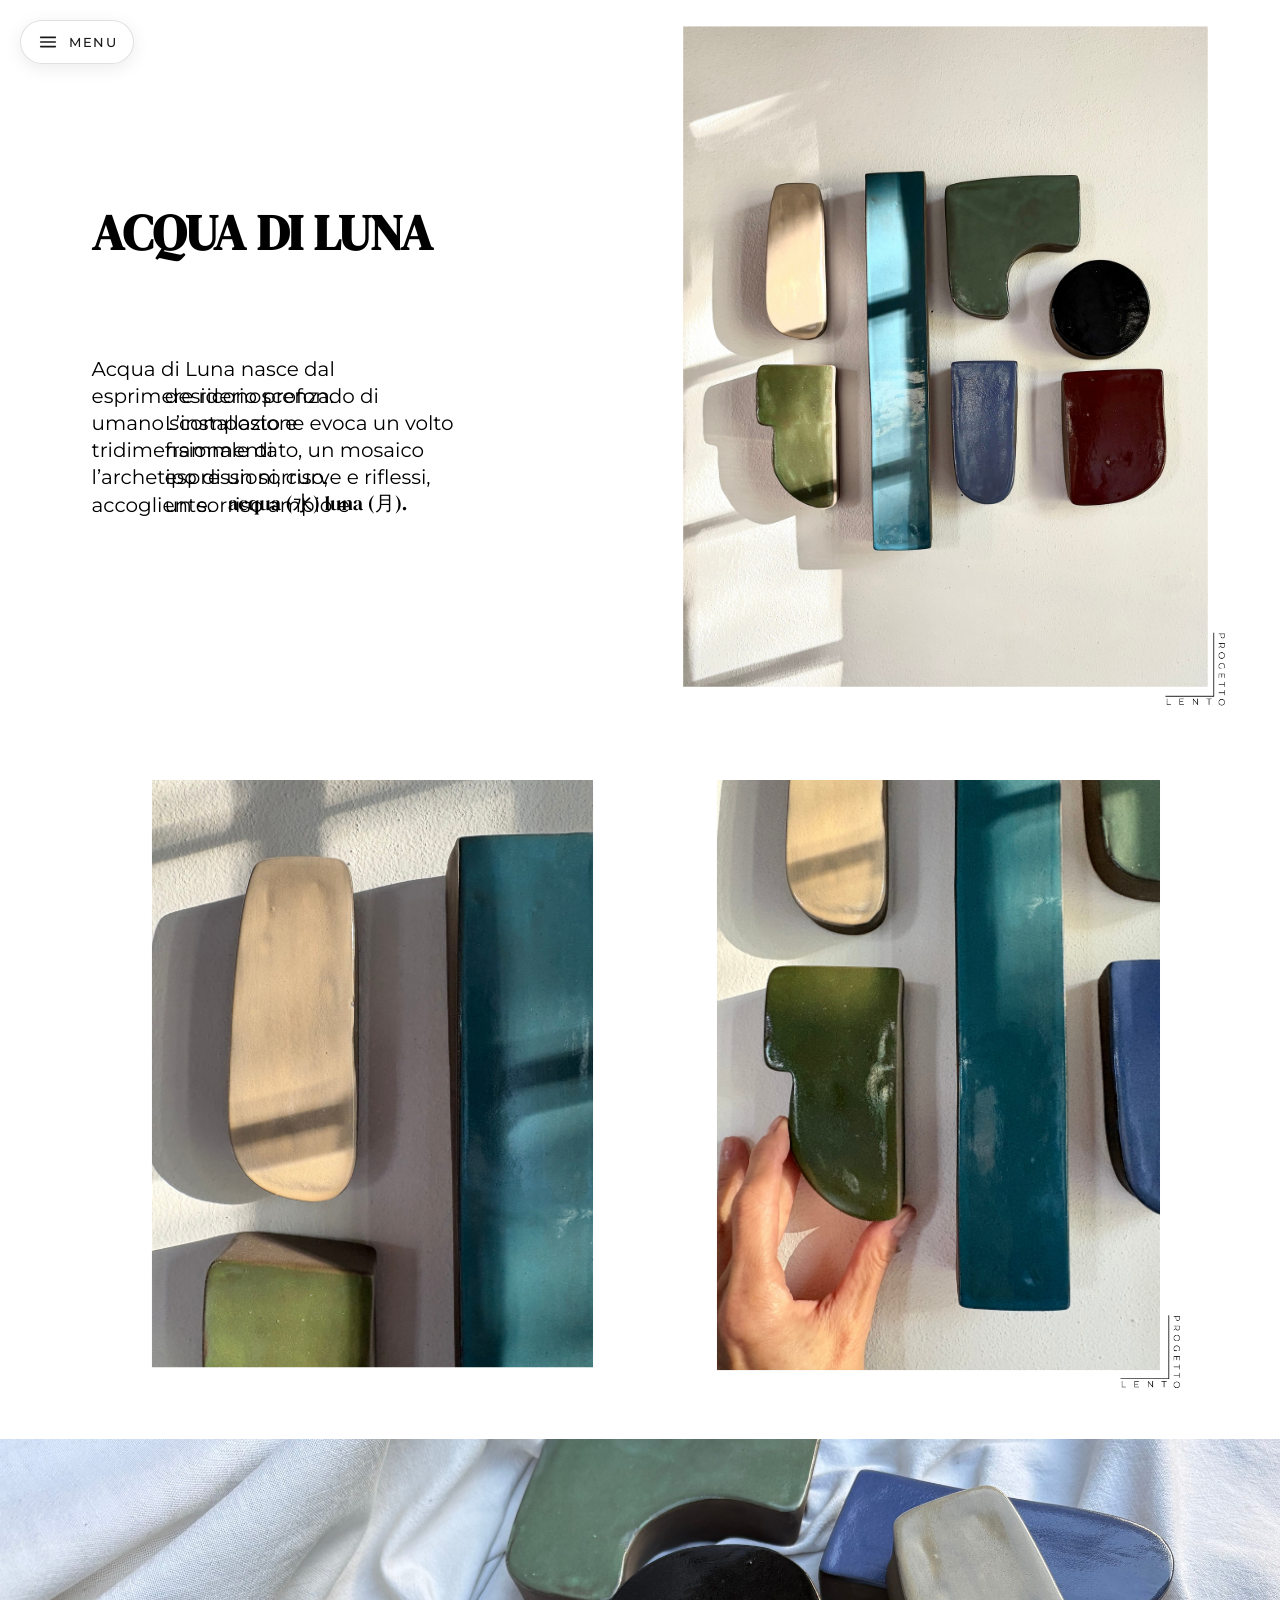
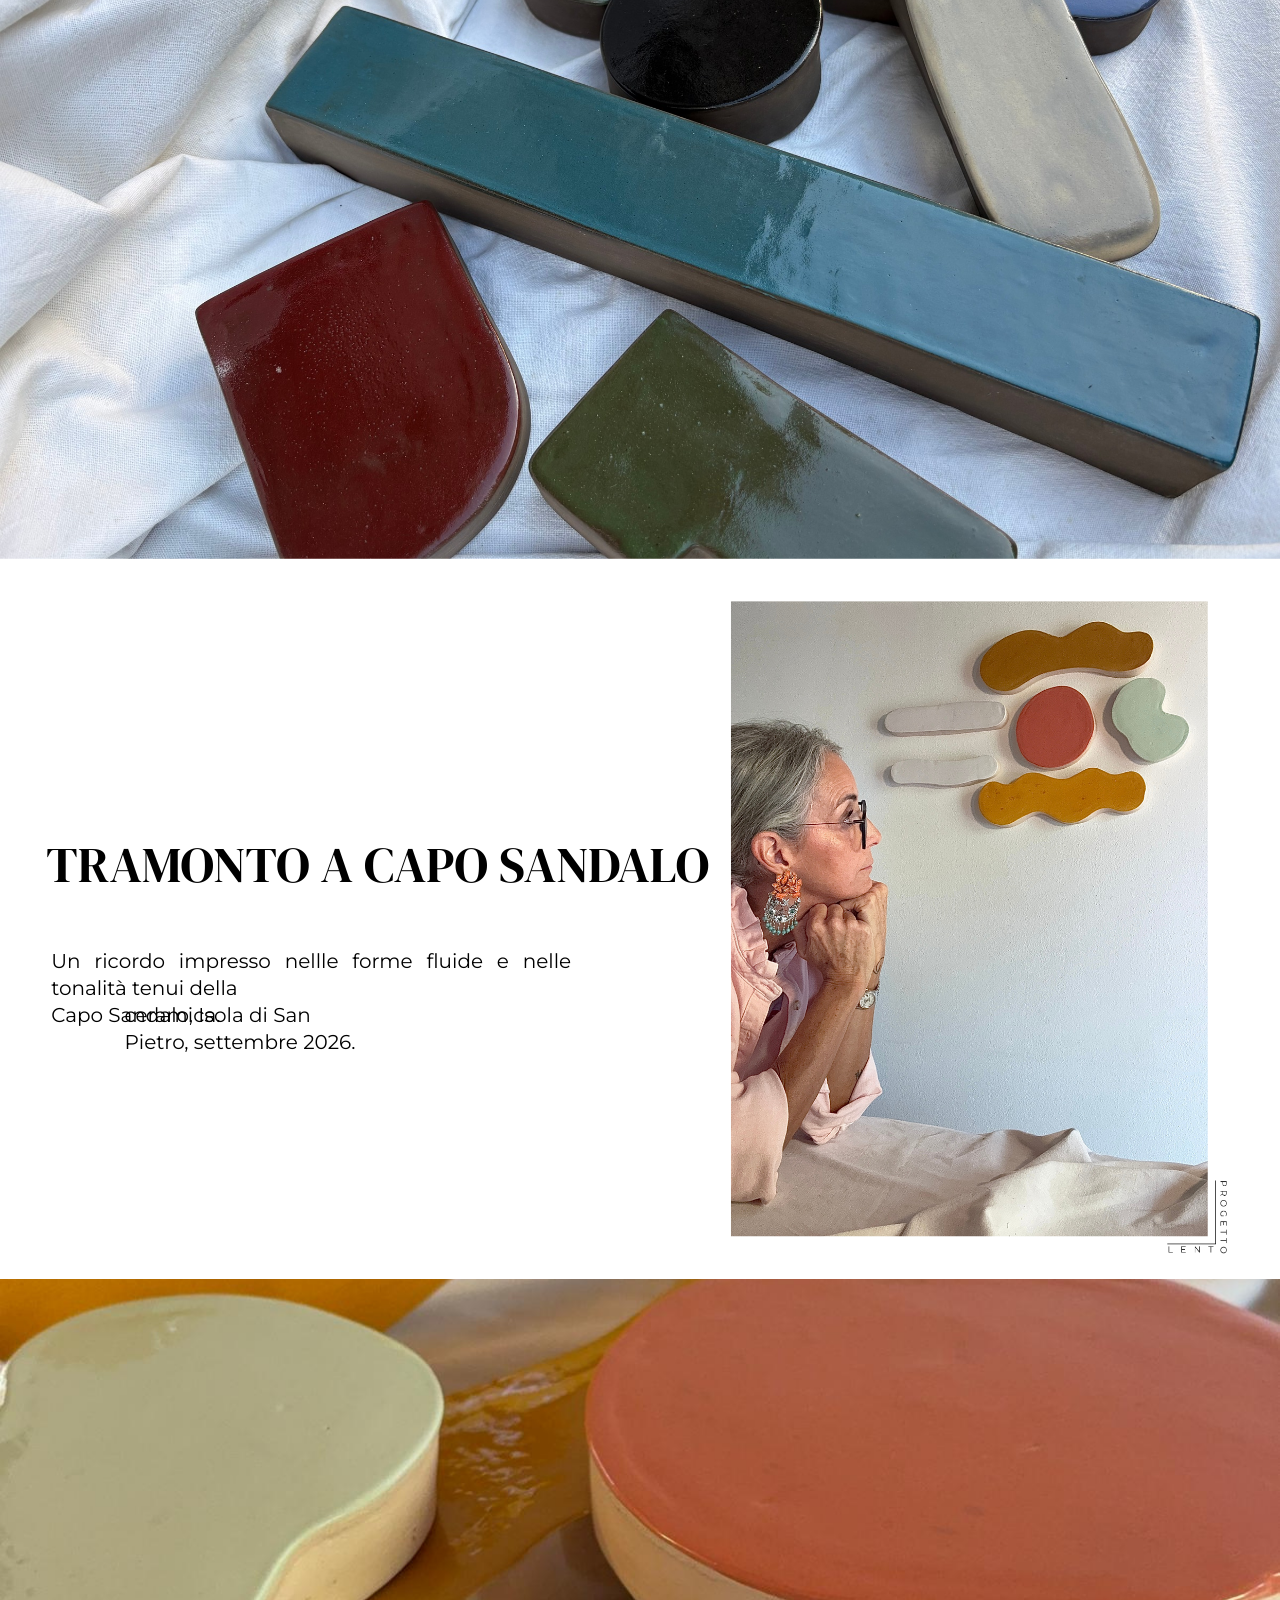
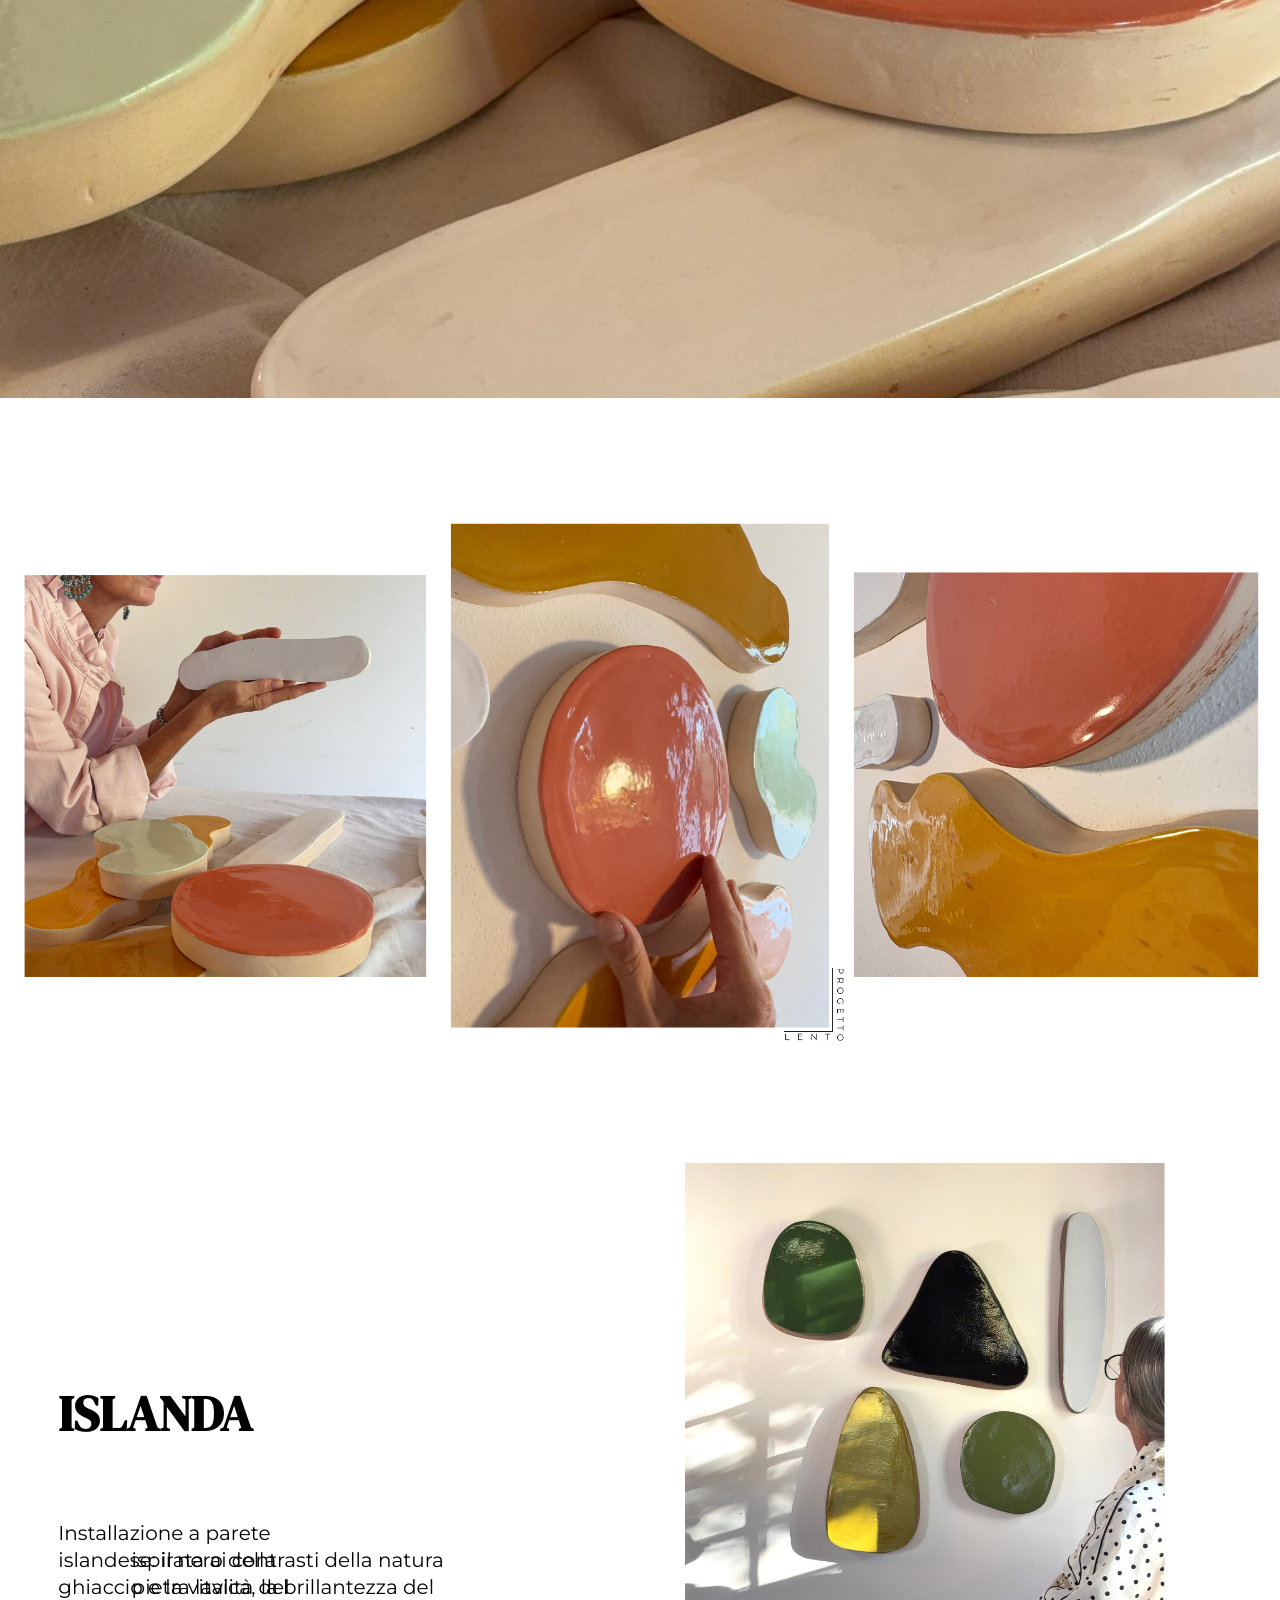
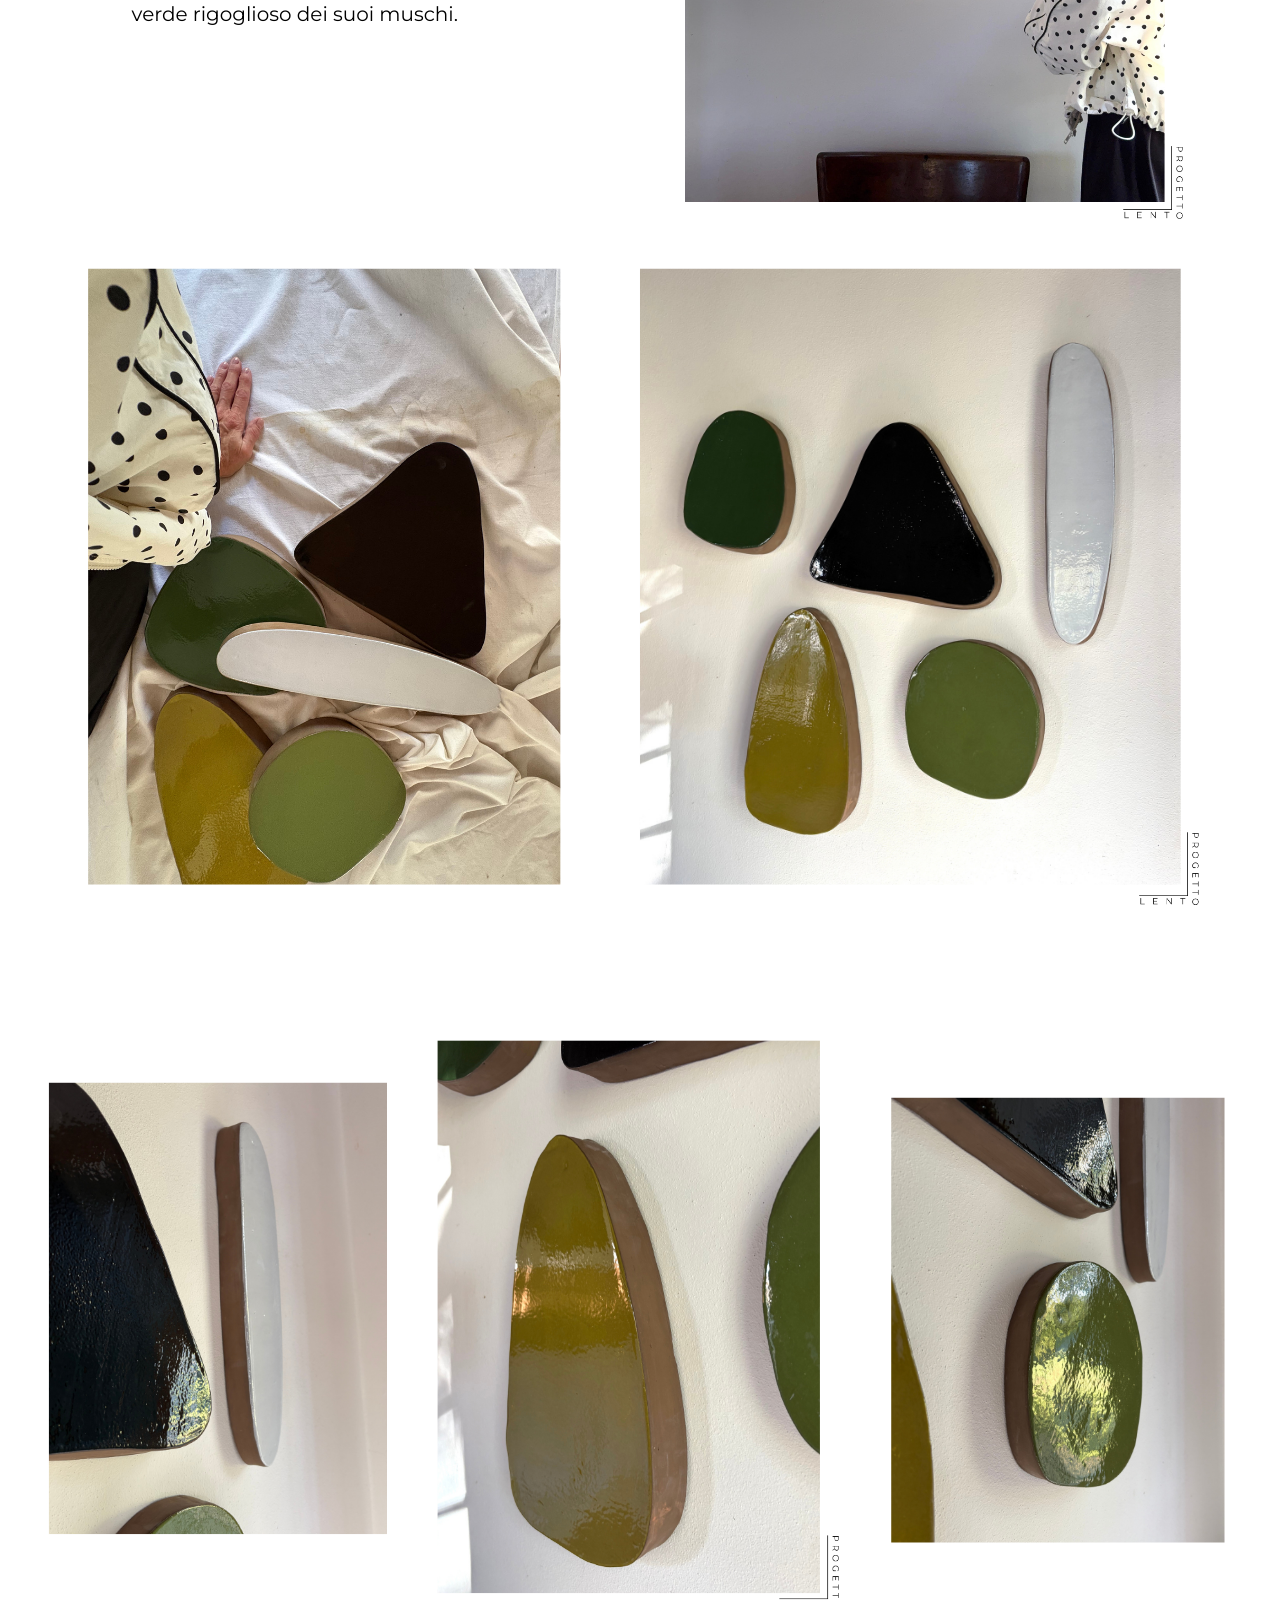
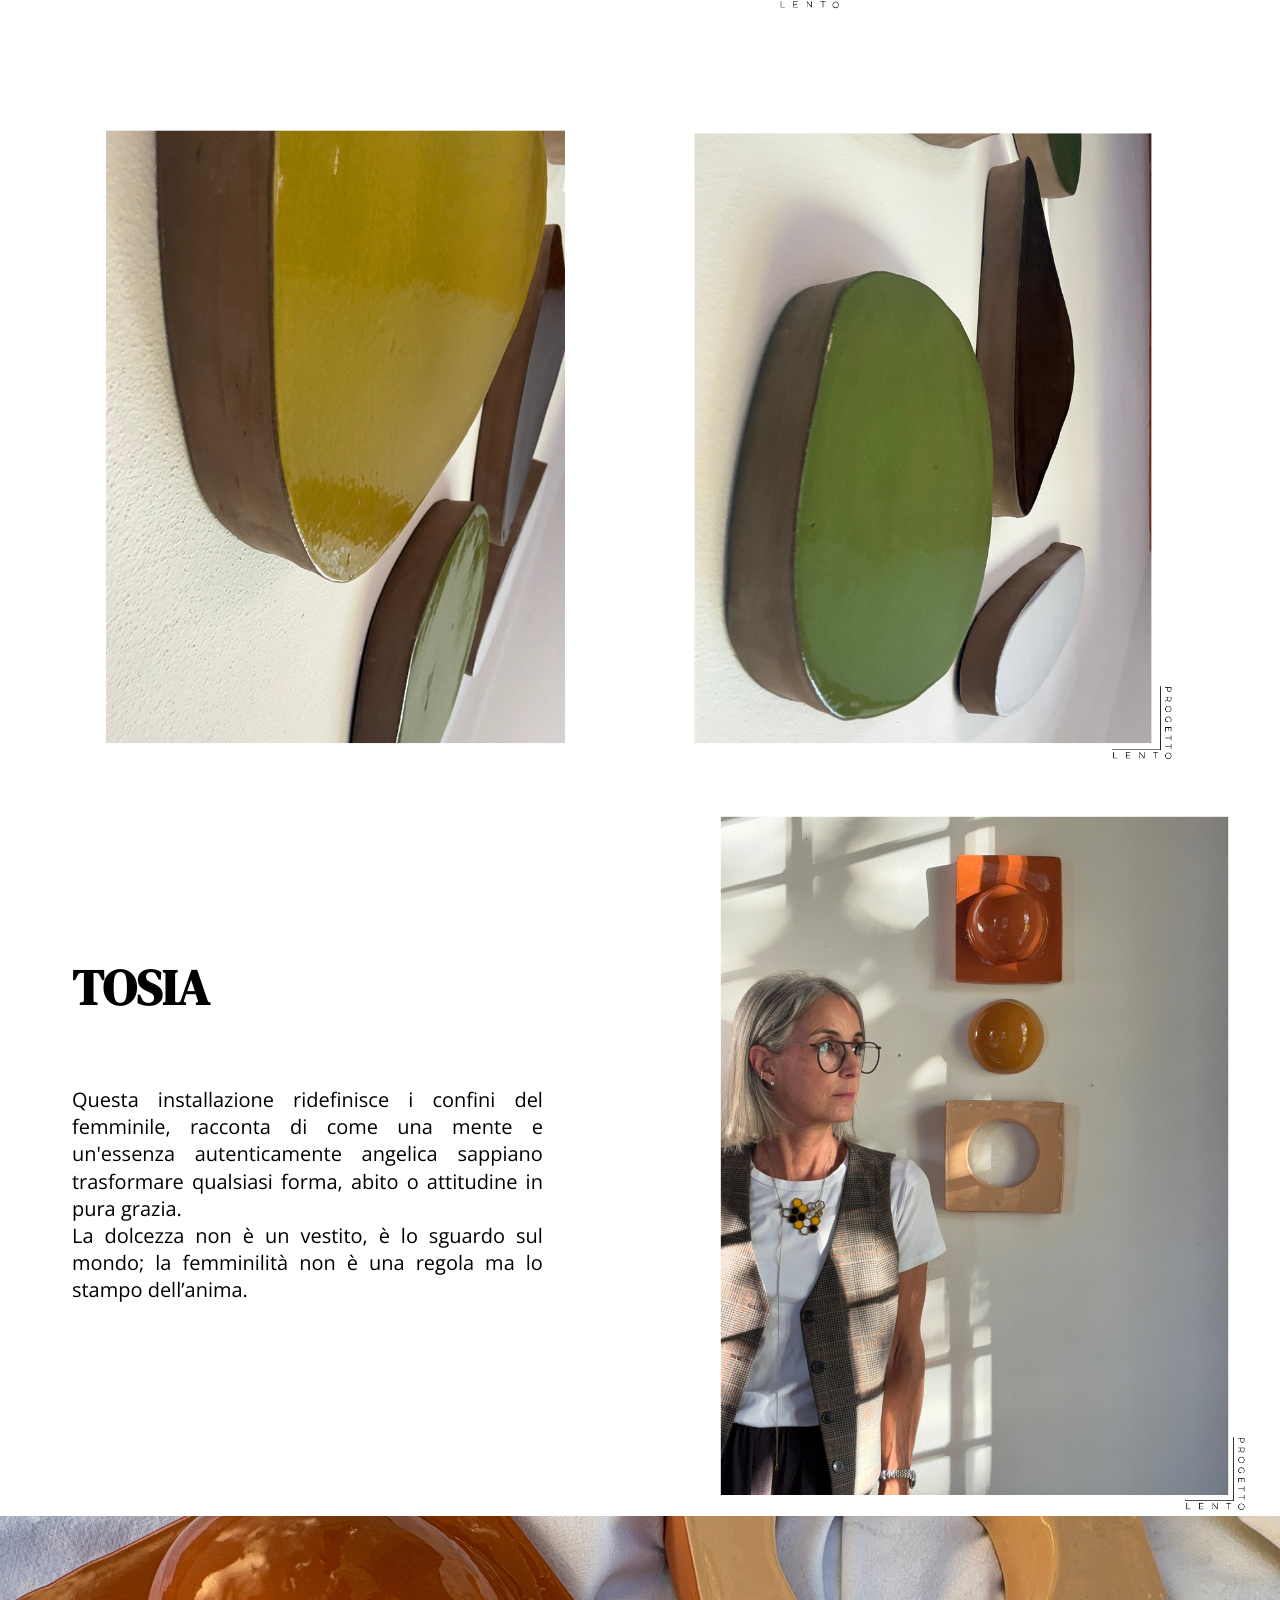
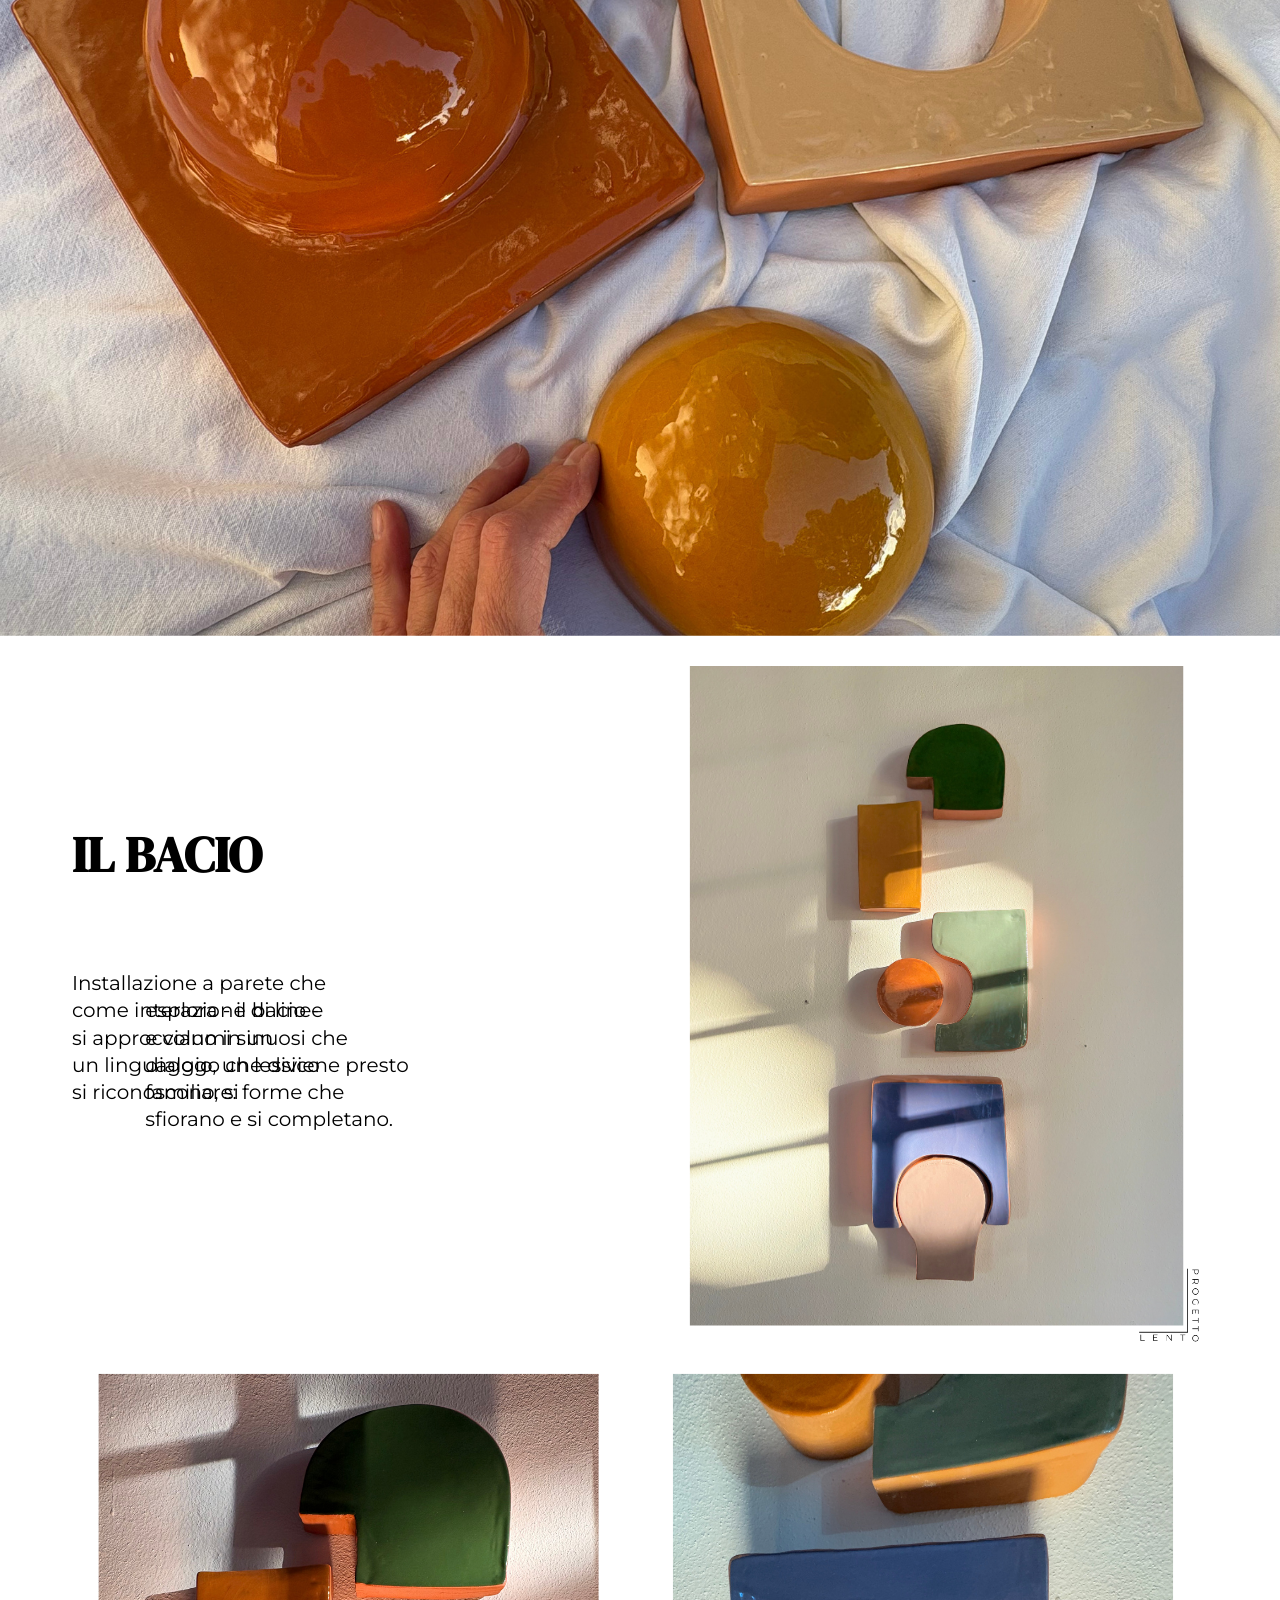
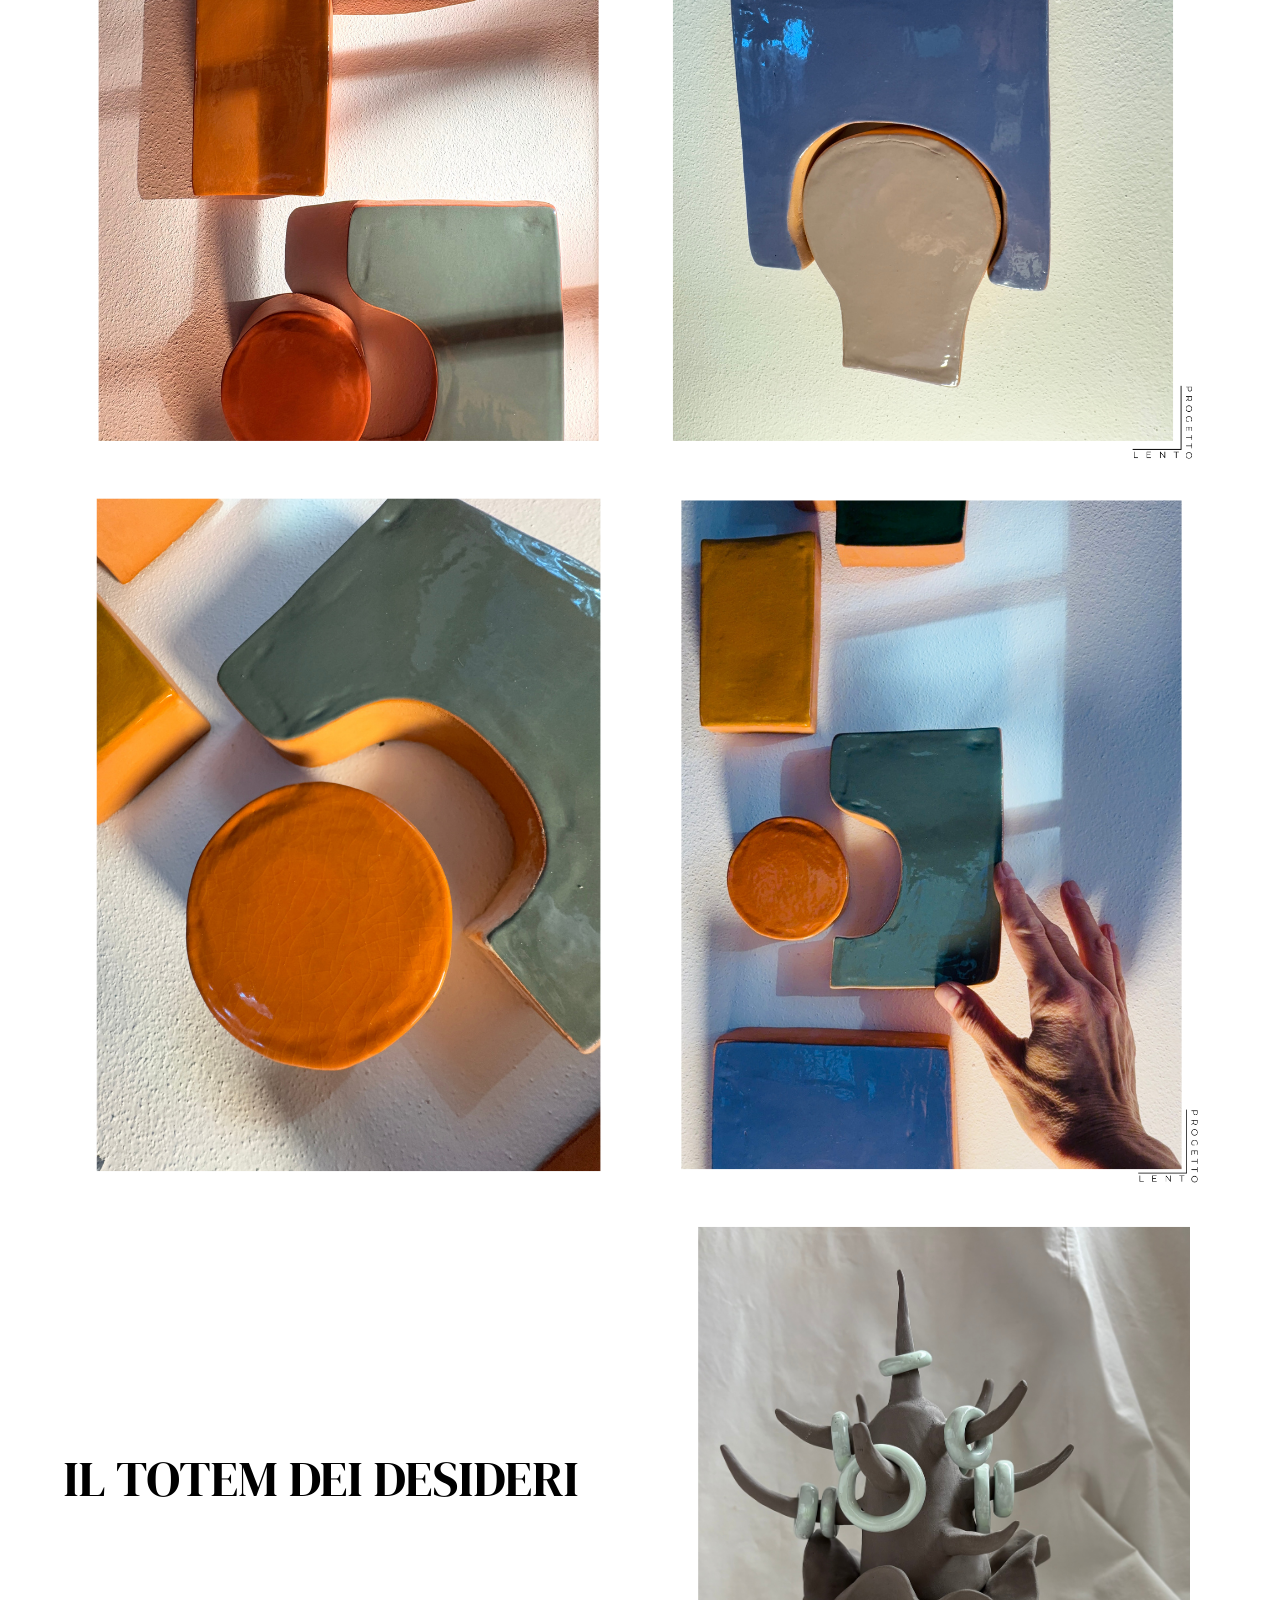
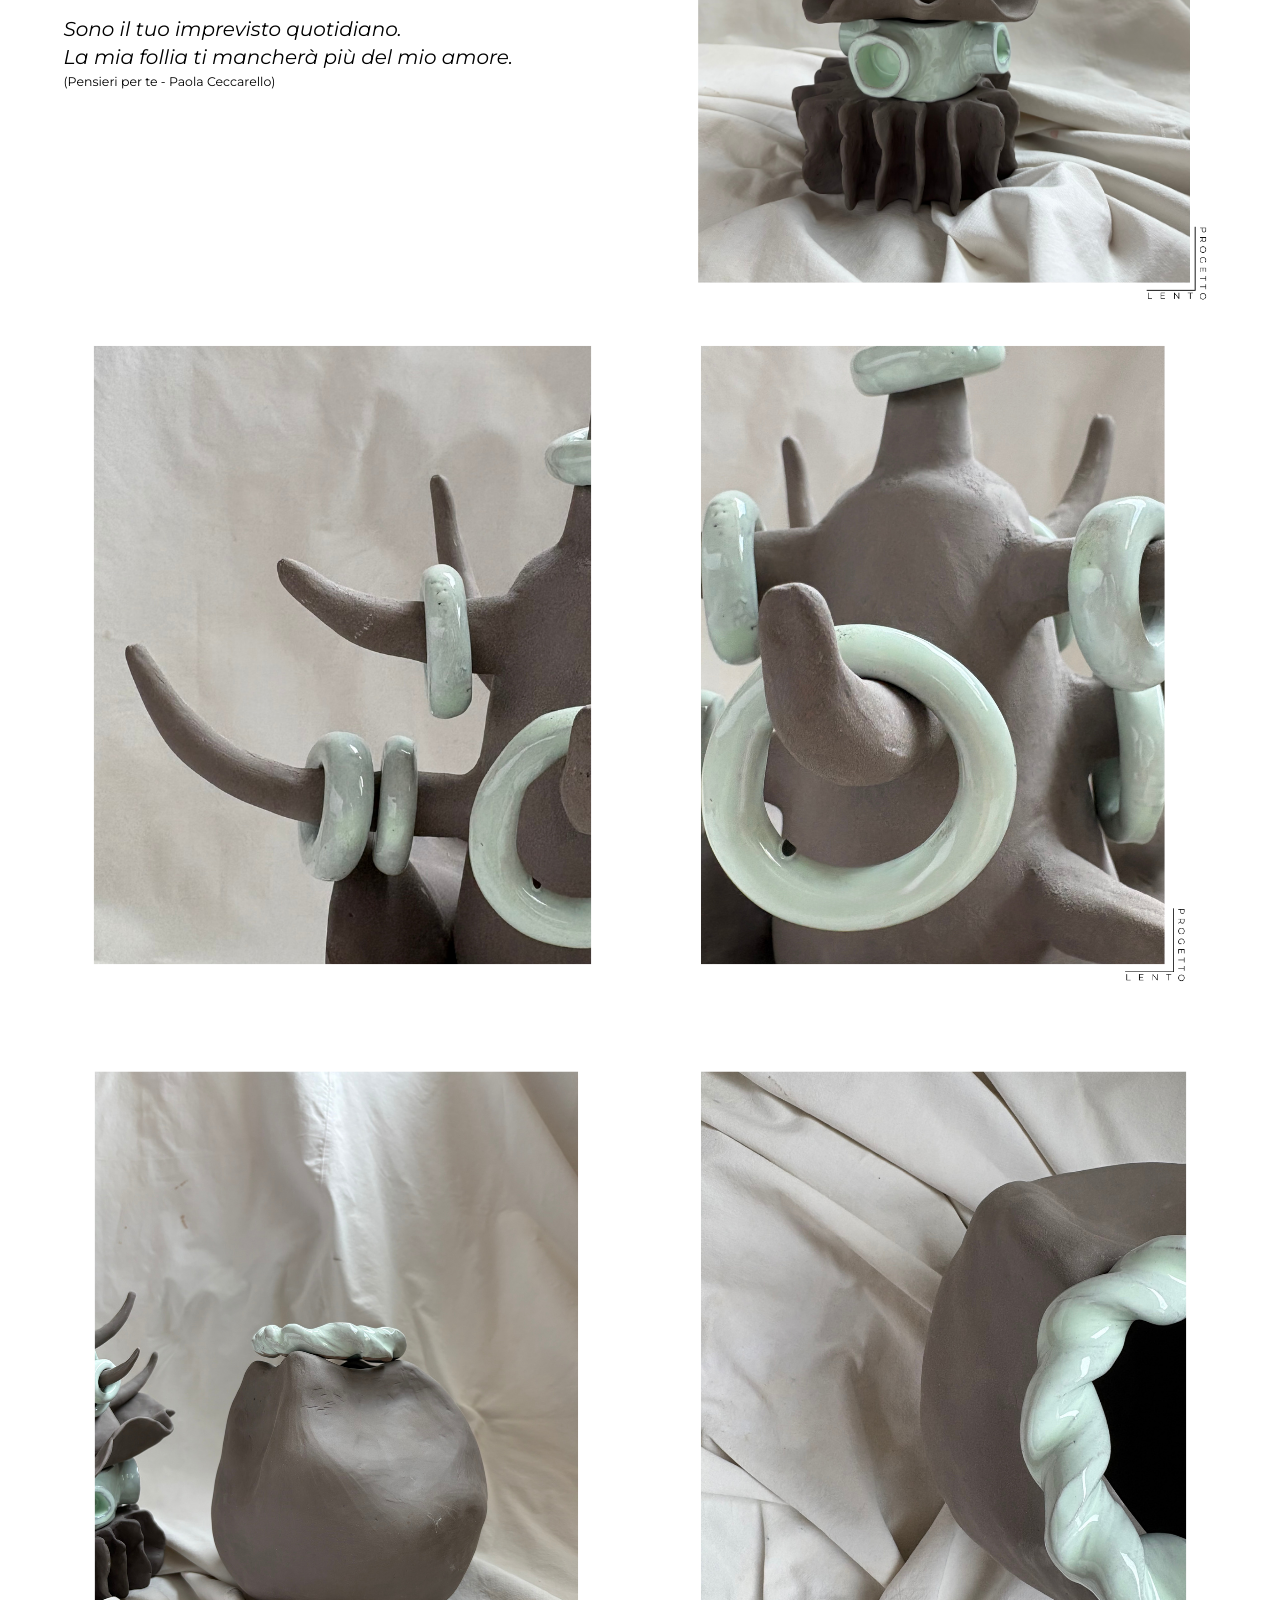
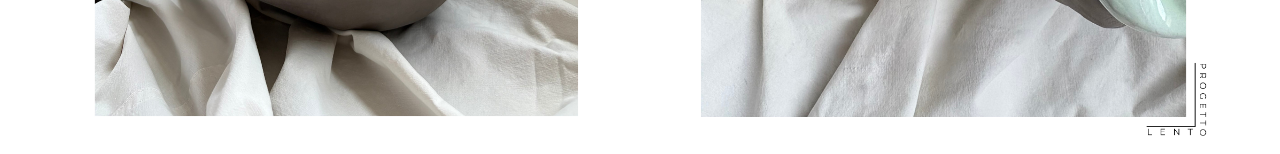
==== commit 4532fb6e: "modifica dettagli sbagliati nel testo" ====
--- a/installazioni.html
+++ b/installazioni.html
@@ -1,5 +1,6 @@
 <!DOCTYPE html>
 <html lang="it">
+
 <head>
   <meta charset="UTF-8">
   <meta name="viewport" content="width=device-width, initial-scale=1.0">
@@ -8,7 +9,9 @@
   <link rel="icon" type="image/png" href="img/MAHYMxEtXrE.png">
   <link rel="preconnect" href="https://fonts.googleapis.com">
   <link rel="preconnect" href="https://fonts.gstatic.com" crossorigin>
-  <link href="https://fonts.googleapis.com/css2?family=DM+Serif+Display:ital@0;1&family=Montserrat:ital,wght@0,400;0,500;0,700;1,400;1,700&family=Noto+Serif+JP:wght@400&family=Open+Sans:ital,wght@0,400;0,700;1,400&display=swap" rel="stylesheet">
+  <link
+    href="https://fonts.googleapis.com/css2?family=DM+Serif+Display:ital@0;1&family=Montserrat:ital,wght@0,400;0,500;0,700;1,400;1,700&family=Noto+Serif+JP:wght@400&family=Open+Sans:ital,wght@0,400;0,700;1,400&display=swap"
+    rel="stylesheet">
   <link rel="stylesheet" href="style.css">
   <script>
     (function () {
@@ -21,6 +24,7 @@
     })();
   </script>
 </head>
+
 <body>
   <!-- Menu a comparsa in alto a sinistra (Navigation Drawer) -->
   <div class="Drawer" id="drawer" popover="manual">
@@ -31,7 +35,8 @@
             <img src="img/MAHYMxEtXrE-black.png" alt="Logo Progetto Lento" class="Drawer-logo">
           </a>
           <button type="button" id="drawer-close" class="Drawer-close" aria-label="Chiudi menu">
-            <svg aria-hidden="true" viewBox="0 0 24 24" width="22" height="22" fill="none" stroke="currentColor" stroke-width="1.75" stroke-linecap="round">
+            <svg aria-hidden="true" viewBox="0 0 24 24" width="22" height="22" fill="none" stroke="currentColor"
+              stroke-width="1.75" stroke-linecap="round">
               <line x1="6" y1="6" x2="18" y2="18"></line>
               <line x1="18" y1="6" x2="6" y2="18"></line>
             </svg>
@@ -57,13 +62,10 @@
 
   <main id="site-main">
     <header class="site-header">
-      <button id="drawer-open"
-              class="menu-trigger"
-              type="button"
-              aria-label="Menu"
-              aria-expanded="false"
-              aria-controls="drawer">
-        <svg aria-hidden="true" viewBox="0 0 24 24" width="22" height="22" fill="none" stroke="currentColor" stroke-width="1.75" stroke-linecap="round">
+      <button id="drawer-open" class="menu-trigger" type="button" aria-label="Menu" aria-expanded="false"
+        aria-controls="drawer">
+        <svg aria-hidden="true" viewBox="0 0 24 24" width="22" height="22" fill="none" stroke="currentColor"
+          stroke-width="1.75" stroke-linecap="round">
           <line x1="4" y1="7" x2="20" y2="7"></line>
           <line x1="4" y1="12" x2="20" y2="12"></line>
           <line x1="4" y1="17" x2="20" y2="17"></line>
@@ -75,244 +77,413 @@
     <section class="site-section" aria-label="Progetti - Installazioni">
       <div class="slide-wrapper" id="slide-1" data-slide-id="PBCgqQBRc0qVD0Kw">
         <div class="slide-canvas" style="background-color: #ffffff;">
-          <div class="el el-text" data-id="LB5g7jZy98K6Fb3M" style="left: 97.7188px; top: 222.4501px; width: 363.7188px; min-height: 63.3333px; font-family: 'DM Serif Display', Georgia, serif; font-size: 53.3333px; color: #000000; letter-spacing: 0em;">
-            <div class="text-line" style="height: 53px; line-height: 53px; text-align: left;"><span style="font-weight: 700">ACQUA DI LUNA</span></div>
-          </div>
-          <div class="el el-text" data-id="LBcNRQ8dyXSVWpfY" style="left: 97.7188px; top: 380.4974px; width: 586.0194px; min-height: 169.7333px; font-family: 'Montserrat', 'Noto Serif JP', sans-serif; font-size: 21.3333px; color: #000000; letter-spacing: 0em;">
-            <div class="text-line" style="height: 29px; line-height: 29px; text-align: left;">Acqua di Luna nasce dal desiderio profondo di</div><div class="text-line" style="height: 29px; line-height: 29px; text-align: left;">esprimere riconoscenza. L’installazione evoca un volto</div><div class="text-line" style="height: 29px; line-height: 29px; text-align: left;">umano scomposto e frammentato, un mosaico</div><div class="text-line" style="height: 29px; line-height: 29px; text-align: left;">tridimensionale di espressioni, curve e riflessi,</div><div class="text-line" style="height: 29px; line-height: 29px; text-align: left;">l’archetipo di un sorriso, un sorriso ampio e</div><div class="text-line" style="height: 29px; line-height: 29px; text-align: left;">accogliente.</div>
-          </div>
-          <div class="el el-text" data-id="LBwglXCddxVDjPFy" style="left: 243.2855px; top: 523.3641px; width: 191.5313px; min-height: 53.7333px; font-family: 'DM Serif Display', Georgia, serif; font-size: 21.3333px; color: #000000; letter-spacing: 0em;">
-            <div class="text-line" style="height: 29px; line-height: 29px; text-align: center;">acqua (水) luna (月).</div><div class="text-line empty-line" style="height: 29px;">&nbsp;</div>
-          </div>
-          <div class="el el-image" data-id="LBDgyYt4c7yd66LW" style="left: 1232.6949px; top: 681.7261px; width: 85.378px; height: 67.9013px; transform: rotate(90deg);">
-            <img src="img/MAHYMxEtXrE.png" alt="Logo Progetto Lento" loading="eager" decoding="async" style="left: 0px; top: 0px; width: 85.378px; height: 67.9013px;">
-          </div>
-          <div class="el el-image" data-id="LBkxRZLvjmR43JwQ" style="left: 729.1432px; top: 27.9891px; width: 560.0568px; height: 705.0166px;">
-            <img src="img/MAHZ89O9w_o.jpg" alt="" loading="eager" decoding="async" style="left: 0px; top: 0px; width: 560.0568px; height: 746.7424px;">
+          <div class="el el-text" data-id="LB5g7jZy98K6Fb3M"
+            style="left: 97.7188px; top: 222.4501px; width: 363.7188px; min-height: 63.3333px; font-family: 'DM Serif Display', Georgia, serif; font-size: 53.3333px; color: #000000; letter-spacing: 0em;">
+            <div class="text-line" style="height: 53px; line-height: 53px; text-align: left;"><span
+                style="font-weight: 700">ACQUA DI LUNA</span></div>
+          </div>
+          <div class="el el-text" data-id="LBcNRQ8dyXSVWpfY"
+            style="left: 97.7188px; top: 380.4974px; width: 586.0194px; min-height: 169.7333px; font-family: 'Montserrat', 'Noto Serif JP', sans-serif; font-size: 21.3333px; color: #000000; letter-spacing: 0em;">
+            <div class="text-line" style="height: 29px; line-height: 29px; text-align: left;">Acqua di Luna nasce dal
+              desiderio profondo di</div>
+            <div class="text-line" style="height: 29px; line-height: 29px; text-align: left;">esprimere riconoscenza.
+              L’installazione evoca un volto</div>
+            <div class="text-line" style="height: 29px; line-height: 29px; text-align: left;">umano scomposto e
+              frammentato, un mosaico</div>
+            <div class="text-line" style="height: 29px; line-height: 29px; text-align: left;">tridimensionale di
+              espressioni, curve e riflessi,</div>
+            <div class="text-line" style="height: 29px; line-height: 29px; text-align: left;">l’archetipo di un sorriso,
+              un sorriso ampio e</div>
+            <div class="text-line" style="height: 29px; line-height: 29px; text-align: left;">accogliente.</div>
+          </div>
+          <div class="el el-text" data-id="LBwglXCddxVDjPFy"
+            style="left: 243.2855px; top: 523.3641px; width: 191.5313px; min-height: 53.7333px; font-family: 'DM Serif Display', Georgia, serif; font-size: 21.3333px; color: #000000; letter-spacing: 0em;">
+            <div class="text-line" style="height: 29px; line-height: 29px; text-align: center;">acqua (水) luna (月).
+            </div>
+            <div class="text-line empty-line" style="height: 29px;">&nbsp;</div>
+          </div>
+          <div class="el el-image" data-id="LBDgyYt4c7yd66LW"
+            style="left: 1232.6949px; top: 681.7261px; width: 85.378px; height: 67.9013px; transform: rotate(90deg);">
+            <img src="img/MAHYMxEtXrE.png" alt="Logo Progetto Lento" loading="eager" decoding="async"
+              style="left: 0px; top: 0px; width: 85.378px; height: 67.9013px;">
+          </div>
+          <div class="el el-image" data-id="LBkxRZLvjmR43JwQ"
+            style="left: 729.1432px; top: 27.9891px; width: 560.0568px; height: 705.0166px;">
+            <img src="img/MAHZ89O9w_o.jpg" alt="" loading="eager" decoding="async"
+              style="left: 0px; top: 0px; width: 560.0568px; height: 746.7424px;">
           </div>
         </div>
       </div>
       <div class="slide-wrapper" id="slide-2" data-slide-id="PBwqyCNW76Qqdb8t">
         <div class="slide-canvas" style="background-color: #ffffff;">
-          <div class="el el-image" data-id="LBvgctCXjg1yNFd0" style="left: 161.8641px; top: 63.58px; width: 470.715px; height: 627.62px;">
-            <img src="img/MAHZICVg30U.jpg" alt="" loading="lazy" decoding="async" style="left: 0px; top: 0px; width: 470.715px; height: 627.62px;">
-          </div>
-          <div class="el el-image" data-id="LBN1X5nw1mWMqbVb" style="left: 1185.3099px; top: 641.8112px; width: 85.378px; height: 67.9013px; transform: rotate(90deg);">
-            <img src="img/MAHYMxEtXrE.png" alt="Logo Progetto Lento" loading="lazy" decoding="async" style="left: 0px; top: 0px; width: 85.378px; height: 67.9013px;">
-          </div>
-          <div class="el el-image" data-id="LBqHHw2dxbKfjF4R" style="left: 764.81px; top: 63.58px; width: 473.0487px; height: 630.7316px;">
-            <img src="img/MAHZIKBSFh0.jpg" alt="" loading="lazy" decoding="async" style="left: 0px; top: 0px; width: 473.0487px; height: 630.7316px;">
+          <div class="el el-image" data-id="LBvgctCXjg1yNFd0"
+            style="left: 161.8641px; top: 63.58px; width: 470.715px; height: 627.62px;">
+            <img src="img/MAHZICVg30U.jpg" alt="" loading="lazy" decoding="async"
+              style="left: 0px; top: 0px; width: 470.715px; height: 627.62px;">
+          </div>
+          <div class="el el-image" data-id="LBN1X5nw1mWMqbVb"
+            style="left: 1185.3099px; top: 641.8112px; width: 85.378px; height: 67.9013px; transform: rotate(90deg);">
+            <img src="img/MAHYMxEtXrE.png" alt="Logo Progetto Lento" loading="lazy" decoding="async"
+              style="left: 0px; top: 0px; width: 85.378px; height: 67.9013px;">
+          </div>
+          <div class="el el-image" data-id="LBqHHw2dxbKfjF4R"
+            style="left: 764.81px; top: 63.58px; width: 473.0487px; height: 630.7316px;">
+            <img src="img/MAHZIKBSFh0.jpg" alt="" loading="lazy" decoding="async"
+              style="left: 0px; top: 0px; width: 473.0487px; height: 630.7316px;">
           </div>
         </div>
       </div>
       <div class="slide-wrapper" id="slide-3" data-slide-id="PBJSDWll3QbCM0vl">
         <div class="slide-canvas" style="background-color: #ffffff;">
           <div class="slide-bg">
-            <img src="img/MAHZICu5izo.jpg" alt="" loading="lazy" decoding="async" style="left: 0px; top: -128.25px; width: 1366px; height: 1024.5px;">
+            <img src="img/MAHZICu5izo.jpg" alt="" loading="lazy" decoding="async"
+              style="left: 0px; top: -128.25px; width: 1366px; height: 1024.5px;">
           </div>
         </div>
       </div>
       <div class="slide-wrapper" id="slide-4" data-slide-id="PBxq64hJpndknpbv">
         <div class="slide-canvas" style="background-color: #ffffff;">
-          <div class="el el-text" data-id="LBytxZ5tqZFqqKXD" style="left: 40.84px; top: 299.6613px; width: 724.6649px; min-height: 63.3333px; font-family: 'DM Serif Display', Georgia, serif; font-size: 53.3333px; color: #000000; letter-spacing: 0em;">
-            <div class="text-line" style="height: 53px; line-height: 53px; text-align: center;"><span style="text-transform: uppercase">Tramonto a Capo Sandalo</span></div>
-          </div>
-          <div class="el el-image" data-id="LBt7zHkv3dqDL0xD" style="left: 1234.6777px; top: 669.9388px; width: 85.378px; height: 67.9013px; transform: rotate(90deg);">
-            <img src="img/MAHYMxEtXrE.png" alt="Logo Progetto Lento" loading="lazy" decoding="async" style="left: 0px; top: 0px; width: 85.378px; height: 67.9013px;">
-          </div>
-          <div class="el el-image" data-id="LB7fJrts2Nw9fp0b" style="left: 780.4144px; top: 44.8096px; width: 508.7856px; height: 678.3807px;">
-            <img src="img/MAHYubRShJs.jpg" alt="" loading="lazy" decoding="async" style="left: 0px; top: 0px; width: 508.7856px; height: 678.3807px;">
-          </div>
-          <div class="el el-text" data-id="LBtxs8bLz3xJ4kk7" style="left: 54.6033px; top: 415.169px; width: 555.0504px; min-height: 82.7333px; font-family: 'Montserrat', 'Noto Serif JP', sans-serif; font-size: 21.3333px; color: #000000; letter-spacing: 0em;">
-            <div class="text-line text-line-justify" style="height: 29px; line-height: 29px;"><span class="j-word">Un</span><span class="j-word">ricordo</span><span class="j-word">impresso</span><span class="j-word">nellle</span><span class="j-word">forme</span><span class="j-word">fluide</span><span class="j-word">e</span><span class="j-word">nelle</span></div><div class="text-line" style="height: 29px; line-height: 29px; text-align: left;">tonalità tenui della ceramica.</div><div class="text-line" style="height: 29px; line-height: 29px; text-align: left;">Capo Sandalo, Isola di San Pietro, settembre 2026.</div>
+          <div class="el el-text" data-id="LBytxZ5tqZFqqKXD"
+            style="left: 40.84px; top: 299.6613px; width: 724.6649px; min-height: 63.3333px; font-family: 'DM Serif Display', Georgia, serif; font-size: 53.3333px; color: #000000; letter-spacing: 0em;">
+            <div class="text-line" style="height: 53px; line-height: 53px; text-align: center;"><span
+                style="text-transform: uppercase">Tramonto a Capo Sandalo</span></div>
+          </div>
+          <div class="el el-image" data-id="LBt7zHkv3dqDL0xD"
+            style="left: 1234.6777px; top: 669.9388px; width: 85.378px; height: 67.9013px; transform: rotate(90deg);">
+            <img src="img/MAHYMxEtXrE.png" alt="Logo Progetto Lento" loading="lazy" decoding="async"
+              style="left: 0px; top: 0px; width: 85.378px; height: 67.9013px;">
+          </div>
+          <div class="el el-image" data-id="LB7fJrts2Nw9fp0b"
+            style="left: 780.4144px; top: 44.8096px; width: 508.7856px; height: 678.3807px;">
+            <img src="img/MAHYubRShJs.jpg" alt="" loading="lazy" decoding="async"
+              style="left: 0px; top: 0px; width: 508.7856px; height: 678.3807px;">
+          </div>
+          <div class="el el-text" data-id="LBtxs8bLz3xJ4kk7"
+            style="left: 54.6033px; top: 415.169px; width: 555.0504px; min-height: 82.7333px; font-family: 'Montserrat', 'Noto Serif JP', sans-serif; font-size: 21.3333px; color: #000000; letter-spacing: 0em;">
+            <div class="text-line text-line-justify" style="height: 29px; line-height: 29px;"><span
+                class="j-word">Un</span><span class="j-word">ricordo</span><span class="j-word">impresso</span><span
+                class="j-word">nellle</span><span class="j-word">forme</span><span class="j-word">fluide</span><span
+                class="j-word">e</span><span class="j-word">nelle</span></div>
+            <div class="text-line" style="height: 29px; line-height: 29px; text-align: left;">tonalità tenui della
+              ceramica.</div>
+            <div class="text-line" style="height: 29px; line-height: 29px; text-align: left;">Capo Sandalo, Isola di San
+              Pietro, settembre 2026.</div>
           </div>
         </div>
       </div>
       <div class="slide-wrapper" id="slide-5" data-slide-id="PBnxLfddgDXpPPTF">
         <div class="slide-canvas" style="background-color: #ffffff;">
           <div class="slide-bg">
-            <img src="img/MAHYqD9rpLU.jpg" alt="" loading="lazy" decoding="async" style="left: 0px; top: -299px; width: 1366px; height: 1366px;">
+            <img src="img/MAHYqD9rpLU.jpg" alt="" loading="lazy" decoding="async"
+              style="left: 0px; top: -299px; width: 1366px; height: 1366px;">
           </div>
         </div>
       </div>
       <div class="slide-wrapper" id="slide-6" data-slide-id="PBHfnGKsqG49f7Fx">
         <div class="slide-canvas" style="background-color: #ffffff;">
-          <div class="el el-image" data-id="LByfC7wzMLhRNdwK" style="left: 25.5995px; top: 188.6986px; width: 429.4162px; height: 429.4162px;">
-            <img src="img/MAHYupl0CTc.jpg" alt="" loading="lazy" decoding="async" style="left: 0px; top: 0px; width: 429.4162px; height: 429.4162px;">
-          </div>
-          <div class="el el-image" data-id="LBLyCZ0Nj7zqPZwc" style="left: 910.7608px; top: 186.2211px; width: 431.8936px; height: 431.8936px;">
-            <img src="img/MAHYug2TYlw.jpg" alt="" loading="lazy" decoding="async" style="left: 0px; top: 0px; width: 431.8936px; height: 431.8936px;">
-          </div>
-          <div class="el el-image" data-id="LBRC1YTTMDmJFldy" style="left: 826.1071px; top: 614.5603px; width: 85.378px; height: 67.9013px; transform: rotate(90deg);">
-            <img src="img/MAHYMxEtXrE.png" alt="Logo Progetto Lento" loading="lazy" decoding="async" style="left: 0px; top: 0px; width: 85.378px; height: 67.9013px;">
-          </div>
-          <div class="el el-image" data-id="LBXms9JktN3mBTxM" style="left: 481.2392px; top: 134.3923px; width: 403.5215px; height: 538.0287px;">
-            <img src="img/MAHYulfv57k.jpg" alt="" loading="lazy" decoding="async" style="left: 0px; top: 0px; width: 403.5215px; height: 538.0287px;">
+          <div class="el el-image" data-id="LByfC7wzMLhRNdwK"
+            style="left: 25.5995px; top: 188.6986px; width: 429.4162px; height: 429.4162px;">
+            <img src="img/MAHYupl0CTc.jpg" alt="" loading="lazy" decoding="async"
+              style="left: 0px; top: 0px; width: 429.4162px; height: 429.4162px;">
+          </div>
+          <div class="el el-image" data-id="LBLyCZ0Nj7zqPZwc"
+            style="left: 910.7608px; top: 186.2211px; width: 431.8936px; height: 431.8936px;">
+            <img src="img/MAHYug2TYlw.jpg" alt="" loading="lazy" decoding="async"
+              style="left: 0px; top: 0px; width: 431.8936px; height: 431.8936px;">
+          </div>
+          <div class="el el-image" data-id="LBRC1YTTMDmJFldy"
+            style="left: 826.1071px; top: 614.5603px; width: 85.378px; height: 67.9013px; transform: rotate(90deg);">
+            <img src="img/MAHYMxEtXrE.png" alt="Logo Progetto Lento" loading="lazy" decoding="async"
+              style="left: 0px; top: 0px; width: 85.378px; height: 67.9013px;">
+          </div>
+          <div class="el el-image" data-id="LBXms9JktN3mBTxM"
+            style="left: 481.2392px; top: 134.3923px; width: 403.5215px; height: 538.0287px;">
+            <img src="img/MAHYulfv57k.jpg" alt="" loading="lazy" decoding="async"
+              style="left: 0px; top: 0px; width: 403.5215px; height: 538.0287px;">
           </div>
         </div>
       </div>
       <div class="slide-wrapper" id="slide-7" data-slide-id="PBFnYfWVVf2GtyjW">
         <div class="slide-canvas" style="background-color: #ffffff;">
-          <div class="el el-text" data-id="LBKpD8p7f9SftDFs" style="left: 62.2176px; top: 288.6195px; width: 206.8625px; min-height: 63.3333px; font-family: 'DM Serif Display', Georgia, serif; font-size: 53.3333px; color: #000000; letter-spacing: 0em;">
-            <div class="text-line" style="height: 53px; line-height: 53px; text-align: left;"><span style="font-weight: 700">ISLANDA</span></div>
-          </div>
-          <div class="el el-image" data-id="LBc03sb6h3Y0xH70" style="left: 1187.9298px; top: 676.6171px; width: 85.378px; height: 67.9013px; transform: rotate(90deg);">
-            <img src="img/MAHYMxEtXrE.png" alt="Logo Progetto Lento" loading="lazy" decoding="async" style="left: 0px; top: 0px; width: 85.378px; height: 67.9013px;">
-          </div>
-          <div class="el el-image" data-id="LB0hgdw2L39fJlcy" style="left: 730.9686px; top: 47.6719px; width: 511.7028px; height: 682.2704px;">
-            <img src="img/MAHYutJL1cw.jpg" alt="" loading="lazy" decoding="async" style="left: 0px; top: 0px; width: 511.7028px; height: 682.2704px;">
-          </div>
-          <div class="el el-text" data-id="LB32n4HQRtRnX04K" style="left: 62.2176px; top: 429.3716px; width: 654.1686px; min-height: 111.7333px; font-family: 'Montserrat', 'Noto Serif JP', sans-serif; font-size: 21.3333px; color: #000000; letter-spacing: 0em;">
-            <div class="text-line" style="height: 29px; line-height: 29px; text-align: left;">Installazione a parete ispirata ai contrasti della natura</div><div class="text-line" style="height: 29px; line-height: 29px; text-align: left;">islandese: il nero della pietra lavica, la brillantezza del</div><div class="text-line" style="height: 29px; line-height: 29px; text-align: left;">ghiaccio e la vitalità del verde rigoglioso di suoi muschi.</div><div class="text-line empty-line" style="height: 29px;">&nbsp;</div>
+          <div class="el el-text" data-id="LBKpD8p7f9SftDFs"
+            style="left: 62.2176px; top: 288.6195px; width: 206.8625px; min-height: 63.3333px; font-family: 'DM Serif Display', Georgia, serif; font-size: 53.3333px; color: #000000; letter-spacing: 0em;">
+            <div class="text-line" style="height: 53px; line-height: 53px; text-align: left;"><span
+                style="font-weight: 700">ISLANDA</span></div>
+          </div>
+          <div class="el el-image" data-id="LBc03sb6h3Y0xH70"
+            style="left: 1187.9298px; top: 676.6171px; width: 85.378px; height: 67.9013px; transform: rotate(90deg);">
+            <img src="img/MAHYMxEtXrE.png" alt="Logo Progetto Lento" loading="lazy" decoding="async"
+              style="left: 0px; top: 0px; width: 85.378px; height: 67.9013px;">
+          </div>
+          <div class="el el-image" data-id="LB0hgdw2L39fJlcy"
+            style="left: 730.9686px; top: 47.6719px; width: 511.7028px; height: 682.2704px;">
+            <img src="img/MAHYutJL1cw.jpg" alt="" loading="lazy" decoding="async"
+              style="left: 0px; top: 0px; width: 511.7028px; height: 682.2704px;">
+          </div>
+          <div class="el el-text" data-id="LB32n4HQRtRnX04K"
+            style="left: 62.2176px; top: 429.3716px; width: 654.1686px; min-height: 111.7333px; font-family: 'Montserrat', 'Noto Serif JP', sans-serif; font-size: 21.3333px; color: #000000; letter-spacing: 0em;">
+            <div class="text-line" style="height: 29px; line-height: 29px; text-align: left;">Installazione a parete
+              ispirata ai contrasti della natura</div>
+            <div class="text-line" style="height: 29px; line-height: 29px; text-align: left;">islandese: il nero della
+              pietra lavica, la brillantezza del</div>
+            <div class="text-line" style="height: 29px; line-height: 29px; text-align: left;">ghiaccio e la vitalità del
+              verde rigoglioso dei suoi muschi.</div>
+            <div class="text-line empty-line" style="height: 29px;">&nbsp;</div>
           </div>
         </div>
       </div>
       <div class="slide-wrapper" id="slide-8" data-slide-id="PBTWLms9T4vWh987">
         <div class="slide-canvas" style="background-color: #ffffff;">
-          <div class="el el-image" data-id="LBGtN8HjpVH518kH" style="left: 94.0964px; top: 34.0824px; width: 503.5235px; height: 657.1176px;">
-            <img src="img/MAHZ1pZW1iM.jpg" alt="" loading="lazy" decoding="async" style="left: 0px; top: -12.4661px; width: 511.5374px; height: 682.0499px;">
-          </div>
-          <div class="el el-image" data-id="LBs2dg6SlvjXWqLg" style="left: 1205.1349px; top: 641.5697px; width: 85.378px; height: 67.9013px; transform: rotate(90deg);">
-            <img src="img/MAHYMxEtXrE.png" alt="Logo Progetto Lento" loading="lazy" decoding="async" style="left: 0px; top: 0px; width: 85.378px; height: 67.9013px;">
-          </div>
-          <div class="el el-image" data-id="LBCMXGrcX6VfxJYM" style="left: 683px; top: 34.0824px; width: 577.2239px; height: 657.1176px;">
-            <img src="img/MAHYukqJNLs.jpg" alt="" loading="lazy" decoding="async" style="left: -0.8821px; top: -56.0975px; width: 578.988px; height: 771.984px;">
+          <div class="el el-image" data-id="LBGtN8HjpVH518kH"
+            style="left: 94.0964px; top: 34.0824px; width: 503.5235px; height: 657.1176px;">
+            <img src="img/MAHZ1pZW1iM.jpg" alt="" loading="lazy" decoding="async"
+              style="left: 0px; top: -12.4661px; width: 511.5374px; height: 682.0499px;">
+          </div>
+          <div class="el el-image" data-id="LBs2dg6SlvjXWqLg"
+            style="left: 1205.1349px; top: 641.5697px; width: 85.378px; height: 67.9013px; transform: rotate(90deg);">
+            <img src="img/MAHYMxEtXrE.png" alt="Logo Progetto Lento" loading="lazy" decoding="async"
+              style="left: 0px; top: 0px; width: 85.378px; height: 67.9013px;">
+          </div>
+          <div class="el el-image" data-id="LBCMXGrcX6VfxJYM"
+            style="left: 683px; top: 34.0824px; width: 577.2239px; height: 657.1176px;">
+            <img src="img/MAHYukqJNLs.jpg" alt="" loading="lazy" decoding="async"
+              style="left: -0.8821px; top: -56.0975px; width: 578.988px; height: 771.984px;">
           </div>
         </div>
       </div>
       <div class="slide-wrapper" id="slide-9" data-slide-id="PBv56m6mkXKZ0xGF">
         <div class="slide-canvas" style="background-color: #ffffff;">
-          <div class="el el-image" data-id="LB4BSdPTRBY8nNW1" style="left: 52.1886px; top: 134.4599px; width: 360.958px; height: 481.2773px;">
-            <img src="img/MAHYuml-yFM.jpg" alt="" loading="lazy" decoding="async" style="left: 0px; top: 0px; width: 360.958px; height: 481.2773px;">
-          </div>
-          <div class="el el-image" data-id="LBrCrMfN7tXD33Dd" style="left: 820.7038px; top: 624.4756px; width: 85.378px; height: 67.9013px; transform: rotate(90deg);">
-            <img src="img/MAHYMxEtXrE.png" alt="Logo Progetto Lento" loading="lazy" decoding="async" style="left: 0px; top: 0px; width: 85.378px; height: 67.9013px;">
-          </div>
-          <div class="el el-image" data-id="LBphCLrQsYlWMmPP" style="left: 467.1466px; top: 88.7747px; width: 407.7321px; height: 590.4507px;">
-            <img src="img/MAHYutHB-5Y.jpg" alt="" loading="lazy" decoding="async" style="left: -17.553px; top: 0px; width: 442.838px; height: 590.4507px;">
-          </div>
-          <div class="el el-image" data-id="LBJ2XD1C5Dlt74VT" style="left: 950.9564px; top: 150.4964px; width: 355.6067px; height: 474.1423px;">
-            <img src="img/MAHYutopDI8.jpg" alt="" loading="lazy" decoding="async" style="left: 0px; top: 0px; width: 355.6067px; height: 474.1423px;">
+          <div class="el el-image" data-id="LB4BSdPTRBY8nNW1"
+            style="left: 52.1886px; top: 134.4599px; width: 360.958px; height: 481.2773px;">
+            <img src="img/MAHYuml-yFM.jpg" alt="" loading="lazy" decoding="async"
+              style="left: 0px; top: 0px; width: 360.958px; height: 481.2773px;">
+          </div>
+          <div class="el el-image" data-id="LBrCrMfN7tXD33Dd"
+            style="left: 820.7038px; top: 624.4756px; width: 85.378px; height: 67.9013px; transform: rotate(90deg);">
+            <img src="img/MAHYMxEtXrE.png" alt="Logo Progetto Lento" loading="lazy" decoding="async"
+              style="left: 0px; top: 0px; width: 85.378px; height: 67.9013px;">
+          </div>
+          <div class="el el-image" data-id="LBphCLrQsYlWMmPP"
+            style="left: 467.1466px; top: 88.7747px; width: 407.7321px; height: 590.4507px;">
+            <img src="img/MAHYutHB-5Y.jpg" alt="" loading="lazy" decoding="async"
+              style="left: -17.553px; top: 0px; width: 442.838px; height: 590.4507px;">
+          </div>
+          <div class="el el-image" data-id="LBJ2XD1C5Dlt74VT"
+            style="left: 950.9564px; top: 150.4964px; width: 355.6067px; height: 474.1423px;">
+            <img src="img/MAHYutopDI8.jpg" alt="" loading="lazy" decoding="async"
+              style="left: 0px; top: 0px; width: 355.6067px; height: 474.1423px;">
           </div>
         </div>
       </div>
       <div class="slide-wrapper" id="slide-10" data-slide-id="PBpXwXfKBNT5SxWY">
         <div class="slide-canvas" style="background-color: #ffffff;">
-          <div class="el el-image" data-id="LBZzhjMfdJR1zqTk" style="left: 113.0246px; top: 57.1394px; width: 490.2909px; height: 653.7212px;">
-            <img src="img/MAHYv_HZLzA.jpg" alt="" loading="lazy" decoding="async" style="left: 0px; top: 0px; width: 490.2909px; height: 653.7212px;">
-          </div>
-          <div class="el el-image" data-id="LBrnNfNcVZtkVhKx" style="left: 1176.1708px; top: 657.2493px; width: 85.378px; height: 67.9013px; transform: rotate(90deg);">
-            <img src="img/MAHYMxEtXrE.png" alt="Logo Progetto Lento" loading="lazy" decoding="async" style="left: 0px; top: 0px; width: 85.378px; height: 67.9013px;">
-          </div>
-          <div class="el el-image" data-id="LBwdxgXhvdXJJXK6" style="left: 740.7417px; top: 59.5569px; width: 488.4778px; height: 651.3037px;">
-            <img src="img/MAHYvuh-lOg.jpg" alt="" loading="lazy" decoding="async" style="left: 0px; top: 0px; width: 488.4778px; height: 651.3037px;">
+          <div class="el el-image" data-id="LBZzhjMfdJR1zqTk"
+            style="left: 113.0246px; top: 57.1394px; width: 490.2909px; height: 653.7212px;">
+            <img src="img/MAHYv_HZLzA.jpg" alt="" loading="lazy" decoding="async"
+              style="left: 0px; top: 0px; width: 490.2909px; height: 653.7212px;">
+          </div>
+          <div class="el el-image" data-id="LBrnNfNcVZtkVhKx"
+            style="left: 1176.1708px; top: 657.2493px; width: 85.378px; height: 67.9013px; transform: rotate(90deg);">
+            <img src="img/MAHYMxEtXrE.png" alt="Logo Progetto Lento" loading="lazy" decoding="async"
+              style="left: 0px; top: 0px; width: 85.378px; height: 67.9013px;">
+          </div>
+          <div class="el el-image" data-id="LBwdxgXhvdXJJXK6"
+            style="left: 740.7417px; top: 59.5569px; width: 488.4778px; height: 651.3037px;">
+            <img src="img/MAHYvuh-lOg.jpg" alt="" loading="lazy" decoding="async"
+              style="left: 0px; top: 0px; width: 488.4778px; height: 651.3037px;">
           </div>
         </div>
       </div>
       <div class="slide-wrapper" id="slide-11" data-slide-id="PB9HJRDqQybRRTjJ">
         <div class="slide-canvas" style="background-color: #ffffff;">
-          <div class="el el-image" data-id="LBQ5SV3XngkCMhfR" style="left: 1254.3708px; top: 691.3603px; width: 85.378px; height: 67.9013px; transform: rotate(90deg);">
-            <img src="img/MAHYMxEtXrE.png" alt="Logo Progetto Lento" loading="lazy" decoding="async" style="left: 0px; top: 0px; width: 85.378px; height: 67.9013px;">
-          </div>
-          <div class="el el-image" data-id="LBWpxdDfQlbtv7H5" style="left: 768.8467px; top: 22.4034px; width: 542.3949px; height: 723.1932px;">
-            <img src="img/MAHYvrB-kw0.jpg" alt="" loading="lazy" decoding="async" style="left: 0px; top: 0px; width: 542.3949px; height: 723.1932px;">
-          </div>
-          <div class="el el-text" data-id="LBH5bHDFmnK60WW2" style="left: 76.8px; top: 309.7861px; width: 502.6189px; min-height: 256.7333px; font-family: 'Open Sans', sans-serif; font-size: 21.3333px; color: #000000; letter-spacing: 0em;">
-            <div class="text-line text-line-justify" style="height: 29px; line-height: 29px;"><span class="j-word">Questa</span><span class="j-word">installazione</span><span class="j-word">ridefinisce</span><span class="j-word">i</span><span class="j-word">confini</span><span class="j-word">del</span></div><div class="text-line text-line-justify" style="height: 29px; line-height: 29px;"><span class="j-word">femminile,</span><span class="j-word">racconta</span><span class="j-word">di</span><span class="j-word">come</span><span class="j-word">una</span><span class="j-word">mente</span><span class="j-word">e</span></div><div class="text-line text-line-justify" style="height: 29px; line-height: 29px;"><span class="j-word">un'essenza</span><span class="j-word">autenticamente</span><span class="j-word">angelica</span><span class="j-word">sappiano</span></div><div class="text-line text-line-justify" style="height: 29px; line-height: 29px;"><span class="j-word">trasformare</span><span class="j-word">qualsiasi</span><span class="j-word">forma,</span><span class="j-word">abito</span><span class="j-word">o</span><span class="j-word">attitudine</span><span class="j-word">in</span></div><div class="text-line" style="height: 29px; line-height: 29px; text-align: left;">pura grazia.</div><div class="text-line text-line-justify" style="height: 29px; line-height: 29px;"><span class="j-word">La</span><span class="j-word">dolcezza</span><span class="j-word">non</span><span class="j-word">è</span><span class="j-word">un</span><span class="j-word">vestito,</span><span class="j-word">è</span><span class="j-word">lo</span><span class="j-word">sguardo</span><span class="j-word">sul</span></div><div class="text-line text-line-justify" style="height: 29px; line-height: 29px;"><span class="j-word">mondo;</span><span class="j-word">la</span><span class="j-word">femminilità</span><span class="j-word">non</span><span class="j-word">è</span><span class="j-word">una</span><span class="j-word">regola</span><span class="j-word">ma,</span><span class="j-word">lo</span></div><div class="text-line" style="height: 29px; line-height: 29px; text-align: left;">stampo dell’anima.</div><div class="text-line empty-line" style="height: 29px;">&nbsp;</div>
-          </div>
-          <div class="el el-text" data-id="LBZ9HxSdBpLMKDSk" style="left: 76.8px; top: 178.467px; width: 146.625px; min-height: 63.3333px; font-family: 'DM Serif Display', Georgia, serif; font-size: 53.3333px; color: #000000; letter-spacing: 0em;">
-            <div class="text-line" style="height: 53px; line-height: 53px; text-align: left;"><span style="font-weight: 700">TOSIA</span></div>
+          <div class="el el-image" data-id="LBQ5SV3XngkCMhfR"
+            style="left: 1254.3708px; top: 691.3603px; width: 85.378px; height: 67.9013px; transform: rotate(90deg);">
+            <img src="img/MAHYMxEtXrE.png" alt="Logo Progetto Lento" loading="lazy" decoding="async"
+              style="left: 0px; top: 0px; width: 85.378px; height: 67.9013px;">
+          </div>
+          <div class="el el-image" data-id="LBWpxdDfQlbtv7H5"
+            style="left: 768.8467px; top: 22.4034px; width: 542.3949px; height: 723.1932px;">
+            <img src="img/MAHYvrB-kw0.jpg" alt="" loading="lazy" decoding="async"
+              style="left: 0px; top: 0px; width: 542.3949px; height: 723.1932px;">
+          </div>
+          <div class="el el-text" data-id="LBH5bHDFmnK60WW2"
+            style="left: 76.8px; top: 309.7861px; width: 502.6189px; min-height: 256.7333px; font-family: 'Open Sans', sans-serif; font-size: 21.3333px; color: #000000; letter-spacing: 0em;">
+            <div class="text-line text-line-justify" style="height: 29px; line-height: 29px;"><span
+                class="j-word">Questa</span><span class="j-word">installazione</span><span
+                class="j-word">ridefinisce</span><span class="j-word">i</span><span class="j-word">confini</span><span
+                class="j-word">del</span></div>
+            <div class="text-line text-line-justify" style="height: 29px; line-height: 29px;"><span
+                class="j-word">femminile,</span><span class="j-word">racconta</span><span class="j-word">di</span><span
+                class="j-word">come</span><span class="j-word">una</span><span class="j-word">mente</span><span
+                class="j-word">e</span></div>
+            <div class="text-line text-line-justify" style="height: 29px; line-height: 29px;"><span
+                class="j-word">un'essenza</span><span class="j-word">autenticamente</span><span
+                class="j-word">angelica</span><span class="j-word">sappiano</span></div>
+            <div class="text-line text-line-justify" style="height: 29px; line-height: 29px;"><span
+                class="j-word">trasformare</span><span class="j-word">qualsiasi</span><span
+                class="j-word">forma,</span><span class="j-word">abito</span><span class="j-word">o</span><span
+                class="j-word">attitudine</span><span class="j-word">in</span></div>
+            <div class="text-line" style="height: 29px; line-height: 29px; text-align: left;">pura grazia.</div>
+            <div class="text-line text-line-justify" style="height: 29px; line-height: 29px;"><span
+                class="j-word">La</span><span class="j-word">dolcezza</span><span class="j-word">non</span><span
+                class="j-word">è</span><span class="j-word">un</span><span class="j-word">vestito,</span><span
+                class="j-word">è</span><span class="j-word">lo</span><span class="j-word">sguardo</span><span
+                class="j-word">sul</span></div>
+            <div class="text-line text-line-justify" style="height: 29px; line-height: 29px;"><span
+                class="j-word">mondo;</span><span class="j-word">la</span><span class="j-word">femminilità</span><span
+                class="j-word">non</span><span class="j-word">è</span><span class="j-word">una</span><span
+                class="j-word">regola</span><span class="j-word">ma</span><span class="j-word">lo</span></div>
+            <div class="text-line" style="height: 29px; line-height: 29px; text-align: left;">stampo dell’anima.</div>
+            <div class="text-line empty-line" style="height: 29px;">&nbsp;</div>
+          </div>
+          <div class="el el-text" data-id="LBZ9HxSdBpLMKDSk"
+            style="left: 76.8px; top: 178.467px; width: 146.625px; min-height: 63.3333px; font-family: 'DM Serif Display', Georgia, serif; font-size: 53.3333px; color: #000000; letter-spacing: 0em;">
+            <div class="text-line" style="height: 53px; line-height: 53px; text-align: left;"><span
+                style="font-weight: 700">TOSIA</span></div>
           </div>
         </div>
       </div>
       <div class="slide-wrapper" id="slide-12" data-slide-id="PBPyHc2mwCV1nfpZ">
         <div class="slide-canvas" style="background-color: #ffffff;">
           <div class="slide-bg">
-            <img src="img/MAHYvmJs_Og.jpg" alt="" loading="lazy" decoding="async" style="left: 0px; top: -526.6667px; width: 1366px; height: 1821.3333px;">
+            <img src="img/MAHYvmJs_Og.jpg" alt="" loading="lazy" decoding="async"
+              style="left: 0px; top: -526.6667px; width: 1366px; height: 1821.3333px;">
           </div>
         </div>
       </div>
       <div class="slide-wrapper" id="slide-13" data-slide-id="PB3GBmlv1TqKYzSy">
         <div class="slide-canvas" style="background-color: #ffffff;">
-          <div class="el el-image" data-id="LBTTJCxw8gmwg4Yf" style="left: 1204.7005px; top: 682.1146px; width: 85.378px; height: 67.9013px; transform: rotate(90deg);">
-            <img src="img/MAHYMxEtXrE.png" alt="Logo Progetto Lento" loading="lazy" decoding="async" style="left: 0px; top: 0px; width: 85.378px; height: 67.9013px;">
-          </div>
-          <div class="el el-image" data-id="LBKsr2CTmbfMwsG7" style="left: 735.5773px; top: 32.4477px; width: 527.3285px; height: 703.1046px;">
-            <img src="img/MAHYwkUAdzc.jpg" alt="" loading="lazy" decoding="async" style="left: -0.0161px; top: 0px; width: 527.3606px; height: 703.1046px;">
-          </div>
-          <div class="el el-text" data-id="LB0rVb8JXv7PWKC1" style="left: 76.8px; top: 356.8188px; width: 504.1082px; min-height: 140.7333px; font-family: 'Montserrat', 'Noto Serif JP', sans-serif; font-size: 21.3333px; color: #000000; letter-spacing: 0em;">
-            <div class="text-line" style="height: 29px; line-height: 29px; text-align: left;">Installazione  a parete che esplora -  il bacio -</div><div class="text-line" style="height: 29px; line-height: 29px; text-align: left;">come interazione di linee e volumi sinuosi che</div><div class="text-line" style="height: 29px; line-height: 29px; text-align: left;">si approcciano in un dialogo che diviene presto</div><div class="text-line" style="height: 29px; line-height: 29px; text-align: left;">un linguaggio, un lessico familiare: forme che</div><div class="text-line" style="height: 29px; line-height: 29px; text-align: left;">si riconoscono, si sfiorano e si completano.</div>
-          </div>
-          <div class="el el-text" data-id="LBQd79nJGv3K1yPf" style="left: 76.8px; top: 207.442px; width: 202.6px; min-height: 63.3333px; font-family: 'DM Serif Display', Georgia, serif; font-size: 53.3333px; color: #000000; letter-spacing: 0em;">
-            <div class="text-line" style="height: 53px; line-height: 53px; text-align: left;"><span style="font-weight: 700">IL BACIO</span></div>
+          <div class="el el-image" data-id="LBTTJCxw8gmwg4Yf"
+            style="left: 1204.7005px; top: 682.1146px; width: 85.378px; height: 67.9013px; transform: rotate(90deg);">
+            <img src="img/MAHYMxEtXrE.png" alt="Logo Progetto Lento" loading="lazy" decoding="async"
+              style="left: 0px; top: 0px; width: 85.378px; height: 67.9013px;">
+          </div>
+          <div class="el el-image" data-id="LBKsr2CTmbfMwsG7"
+            style="left: 735.5773px; top: 32.4477px; width: 527.3285px; height: 703.1046px;">
+            <img src="img/MAHYwkUAdzc.jpg" alt="" loading="lazy" decoding="async"
+              style="left: -0.0161px; top: 0px; width: 527.3606px; height: 703.1046px;">
+          </div>
+          <div class="el el-text" data-id="LB0rVb8JXv7PWKC1"
+            style="left: 76.8px; top: 356.8188px; width: 504.1082px; min-height: 140.7333px; font-family: 'Montserrat', 'Noto Serif JP', sans-serif; font-size: 21.3333px; color: #000000; letter-spacing: 0em;">
+            <div class="text-line" style="height: 29px; line-height: 29px; text-align: left;">Installazione a parete che
+              esplora - il bacio -</div>
+            <div class="text-line" style="height: 29px; line-height: 29px; text-align: left;">come interazione di linee
+              e volumi sinuosi che</div>
+            <div class="text-line" style="height: 29px; line-height: 29px; text-align: left;">si approcciano in un
+              dialogo che diviene presto</div>
+            <div class="text-line" style="height: 29px; line-height: 29px; text-align: left;">un linguaggio, un lessico
+              familiare: forme che</div>
+            <div class="text-line" style="height: 29px; line-height: 29px; text-align: left;">si riconoscono, si
+              sfiorano e si completano.</div>
+          </div>
+          <div class="el el-text" data-id="LBQd79nJGv3K1yPf"
+            style="left: 76.8px; top: 207.442px; width: 202.6px; min-height: 63.3333px; font-family: 'DM Serif Display', Georgia, serif; font-size: 53.3333px; color: #000000; letter-spacing: 0em;">
+            <div class="text-line" style="height: 53px; line-height: 53px; text-align: left;"><span
+                style="font-weight: 700">IL BACIO</span></div>
           </div>
         </div>
       </div>
       <div class="slide-wrapper" id="slide-14" data-slide-id="PBYS6YYL254C61Cc">
         <div class="slide-canvas" style="background-color: #ffffff;">
-          <div class="el el-image" data-id="LB7XMpV4C2gjZYMJ" style="left: 1198.0343px; top: 680.0045px; width: 85.378px; height: 67.9013px; transform: rotate(90deg);">
-            <img src="img/MAHYMxEtXrE.png" alt="Logo Progetto Lento" loading="lazy" decoding="async" style="left: 0px; top: 0px; width: 85.378px; height: 67.9013px;">
-          </div>
-          <div class="el el-image" data-id="LBmTTc3hPPzqNYXX" style="left: 718.02px; top: 19.8291px; width: 534.2065px; height: 712.2753px;">
-            <img src="img/MAHYwiN3-KI.jpg" alt="" loading="lazy" decoding="async" style="left: 0px; top: 0px; width: 534.2065px; height: 712.2753px;">
-          </div>
-          <div class="el el-image" data-id="LBq8B0QPtjf2ln17" style="left: 104.666px; top: 19.8291px; width: 534.2065px; height: 712.2753px;">
-            <img src="img/MAHYwnUvkUM.jpg" alt="" loading="lazy" decoding="async" style="left: 0px; top: 0px; width: 534.2065px; height: 712.2753px;">
+          <div class="el el-image" data-id="LB7XMpV4C2gjZYMJ"
+            style="left: 1198.0343px; top: 680.0045px; width: 85.378px; height: 67.9013px; transform: rotate(90deg);">
+            <img src="img/MAHYMxEtXrE.png" alt="Logo Progetto Lento" loading="lazy" decoding="async"
+              style="left: 0px; top: 0px; width: 85.378px; height: 67.9013px;">
+          </div>
+          <div class="el el-image" data-id="LBmTTc3hPPzqNYXX"
+            style="left: 718.02px; top: 19.8291px; width: 534.2065px; height: 712.2753px;">
+            <img src="img/MAHYwiN3-KI.jpg" alt="" loading="lazy" decoding="async"
+              style="left: 0px; top: 0px; width: 534.2065px; height: 712.2753px;">
+          </div>
+          <div class="el el-image" data-id="LBq8B0QPtjf2ln17"
+            style="left: 104.666px; top: 19.8291px; width: 534.2065px; height: 712.2753px;">
+            <img src="img/MAHYwnUvkUM.jpg" alt="" loading="lazy" decoding="async"
+              style="left: 0px; top: 0px; width: 534.2065px; height: 712.2753px;">
           </div>
         </div>
       </div>
       <div class="slide-wrapper" id="slide-15" data-slide-id="PB3MHNH1nv9ncFV4">
         <div class="slide-canvas" style="background-color: #ffffff;">
-          <div class="el el-image" data-id="LB0XH4hcmSqTMg6G" style="left: 1203.7685px; top: 683.8827px; width: 85.378px; height: 67.9013px; transform: rotate(90deg);">
-            <img src="img/MAHYMxEtXrE.png" alt="Logo Progetto Lento" loading="lazy" decoding="async" style="left: 0px; top: 0px; width: 85.378px; height: 67.9013px;">
-          </div>
-          <div class="el el-image" data-id="LBT0BlK6vwBfJQdx" style="left: 726.9678px; top: 27.4919px; width: 534.4141px; height: 713.0163px;">
-            <img src="img/MAHYwtFKNug.jpg" alt="" loading="lazy" decoding="async" style="left: -0.1391px; top: 0px; width: 534.6922px; height: 713.0163px;">
-          </div>
-          <div class="el el-image" data-id="LBlx3F3BbSN04kV0" style="left: 103.0358px; top: 25.2465px; width: 538.1303px; height: 717.507px;">
-            <img src="img/MAHYwsaw0B0.jpg" alt="" loading="lazy" decoding="async" style="left: 0px; top: 0px; width: 538.1303px; height: 717.507px;">
+          <div class="el el-image" data-id="LB0XH4hcmSqTMg6G"
+            style="left: 1203.7685px; top: 683.8827px; width: 85.378px; height: 67.9013px; transform: rotate(90deg);">
+            <img src="img/MAHYMxEtXrE.png" alt="Logo Progetto Lento" loading="lazy" decoding="async"
+              style="left: 0px; top: 0px; width: 85.378px; height: 67.9013px;">
+          </div>
+          <div class="el el-image" data-id="LBT0BlK6vwBfJQdx"
+            style="left: 726.9678px; top: 27.4919px; width: 534.4141px; height: 713.0163px;">
+            <img src="img/MAHYwtFKNug.jpg" alt="" loading="lazy" decoding="async"
+              style="left: -0.1391px; top: 0px; width: 534.6922px; height: 713.0163px;">
+          </div>
+          <div class="el el-image" data-id="LBlx3F3BbSN04kV0"
+            style="left: 103.0358px; top: 25.2465px; width: 538.1303px; height: 717.507px;">
+            <img src="img/MAHYwsaw0B0.jpg" alt="" loading="lazy" decoding="async"
+              style="left: 0px; top: 0px; width: 538.1303px; height: 717.507px;">
           </div>
         </div>
       </div>
       <div class="slide-wrapper" id="slide-16" data-slide-id="PBZf9ttV7fvGF4kG">
         <div class="slide-canvas" style="background-color: #ffffff;">
-          <div class="el el-image" data-id="LByGmzmSPbg4GMxz" style="left: 1212.5603px; top: 680.8046px; width: 85.378px; height: 67.9013px; transform: rotate(90deg);">
-            <img src="img/MAHYMxEtXrE.png" alt="Logo Progetto Lento" loading="lazy" decoding="async" style="left: 0px; top: 0px; width: 85.378px; height: 67.9013px;">
-          </div>
-          <div class="el el-image" data-id="LBbDxXMYM5310tPP" style="left: 745.2642px; top: 34.1046px; width: 524.5014px; height: 699.7908px;">
-            <img src="img/MAHZ1uYy0mE.jpg" alt="" loading="lazy" decoding="async" style="left: -0.1541px; top: 0px; width: 524.8096px; height: 699.7908px;">
-          </div>
-          <div class="el el-text" data-id="LB4mvBl7WMK4jzfH" style="left: 67.7597px; top: 275.8989px; width: 549.7813px; min-height: 63.3333px; font-family: 'DM Serif Display', Georgia, serif; font-size: 53.3333px; color: #000000; letter-spacing: 0em;">
-            <div class="text-line" style="height: 53px; line-height: 53px; text-align: left;">IL TOTEM DEI DESIDERI</div>
-          </div>
-          <div class="el el-text" data-id="LBKMzXMKPDKz4L4R" style="left: 67.7597px; top: 450.4333px; width: 480.0156px; min-height: 72.5333px; font-family: 'Montserrat', 'Noto Serif JP', sans-serif; font-size: 21.3333px; color: #000000; letter-spacing: 0em;">
-            <div class="text-line" style="height: 29px; line-height: 29px; text-align: left;"><span style="font-style: italic">Sono il tuo imprevisto quotidiano.</span></div><div class="text-line" style="height: 29px; line-height: 29px; text-align: left;"><span style="font-style: italic">La mia follia ti mancherà più del mio amore.</span></div><div class="text-line" style="height: 18px; line-height: 18px; text-align: left;"><span style="font-size: 13.3333px">(Pensieri per te - Paola Ceccarello)</span></div>
+          <div class="el el-image" data-id="LByGmzmSPbg4GMxz"
+            style="left: 1212.5603px; top: 680.8046px; width: 85.378px; height: 67.9013px; transform: rotate(90deg);">
+            <img src="img/MAHYMxEtXrE.png" alt="Logo Progetto Lento" loading="lazy" decoding="async"
+              style="left: 0px; top: 0px; width: 85.378px; height: 67.9013px;">
+          </div>
+          <div class="el el-image" data-id="LBbDxXMYM5310tPP"
+            style="left: 745.2642px; top: 34.1046px; width: 524.5014px; height: 699.7908px;">
+            <img src="img/MAHZ1uYy0mE.jpg" alt="" loading="lazy" decoding="async"
+              style="left: -0.1541px; top: 0px; width: 524.8096px; height: 699.7908px;">
+          </div>
+          <div class="el el-text" data-id="LB4mvBl7WMK4jzfH"
+            style="left: 67.7597px; top: 275.8989px; width: 549.7813px; min-height: 63.3333px; font-family: 'DM Serif Display', Georgia, serif; font-size: 53.3333px; color: #000000; letter-spacing: 0em;">
+            <div class="text-line" style="height: 53px; line-height: 53px; text-align: left;">IL TOTEM DEI DESIDERI
+            </div>
+          </div>
+          <div class="el el-text" data-id="LBKMzXMKPDKz4L4R"
+            style="left: 67.7597px; top: 450.4333px; width: 480.0156px; min-height: 72.5333px; font-family: 'Montserrat', 'Noto Serif JP', sans-serif; font-size: 21.3333px; color: #000000; letter-spacing: 0em;">
+            <div class="text-line" style="height: 29px; line-height: 29px; text-align: left;"><span
+                style="font-style: italic">Sono il tuo imprevisto quotidiano.</span></div>
+            <div class="text-line" style="height: 29px; line-height: 29px; text-align: left;"><span
+                style="font-style: italic">La mia follia ti mancherà più del mio amore.</span></div>
+            <div class="text-line" style="height: 18px; line-height: 18px; text-align: left;"><span
+                style="font-size: 13.3333px">(Pensieri per te - Paola Ceccarello)</span></div>
           </div>
         </div>
       </div>
       <div class="slide-wrapper" id="slide-17" data-slide-id="PBZ2MNf9rpx8mQ2k">
         <div class="slide-canvas" style="background-color: #ffffff;">
-          <div class="el el-image" data-id="LBYdCQCXMWy6M89l" style="left: 1190.3636px; top: 640.5729px; width: 85.378px; height: 67.9013px; transform: rotate(90deg);">
-            <img src="img/MAHYMxEtXrE.png" alt="Logo Progetto Lento" loading="lazy" decoding="async" style="left: 0px; top: 0px; width: 85.378px; height: 67.9013px;">
-          </div>
-          <div class="el el-image" data-id="LBCsxB1cNkKjjrrR" style="left: 100.4765px; top: 34.0948px; width: 530.8717px; height: 660.1246px;">
-            <img src="img/MAHZ1kvwBM0.jpg" alt="" loading="lazy" decoding="async" style="left: -0.1378px; top: 0px; width: 531.1472px; height: 660.1246px;">
-          </div>
-          <div class="el el-image" data-id="LBYGC2XblTnmblYW" style="left: 748.4019px; top: 34.0948px; width: 495.0934px; height: 660.1246px;">
-            <img src="img/MAHZ1ptvOoQ.jpg" alt="" loading="lazy" decoding="async" style="left: 0px; top: 0px; width: 495.0934px; height: 660.1246px;">
+          <div class="el el-image" data-id="LBYdCQCXMWy6M89l"
+            style="left: 1190.3636px; top: 640.5729px; width: 85.378px; height: 67.9013px; transform: rotate(90deg);">
+            <img src="img/MAHYMxEtXrE.png" alt="Logo Progetto Lento" loading="lazy" decoding="async"
+              style="left: 0px; top: 0px; width: 85.378px; height: 67.9013px;">
+          </div>
+          <div class="el el-image" data-id="LBCsxB1cNkKjjrrR"
+            style="left: 100.4765px; top: 34.0948px; width: 530.8717px; height: 660.1246px;">
+            <img src="img/MAHZ1kvwBM0.jpg" alt="" loading="lazy" decoding="async"
+              style="left: -0.1378px; top: 0px; width: 531.1472px; height: 660.1246px;">
+          </div>
+          <div class="el el-image" data-id="LBYGC2XblTnmblYW"
+            style="left: 748.4019px; top: 34.0948px; width: 495.0934px; height: 660.1246px;">
+            <img src="img/MAHZ1ptvOoQ.jpg" alt="" loading="lazy" decoding="async"
+              style="left: 0px; top: 0px; width: 495.0934px; height: 660.1246px;">
           </div>
         </div>
       </div>
       <div class="slide-wrapper" id="slide-18" data-slide-id="PBRBNc0QK1z9D2D5">
         <div class="slide-canvas" style="background-color: #ffffff;">
-          <div class="el el-image" data-id="LBQj9V2Jd8RVH2xw" style="left: 100.5304px; top: 39.5095px; width: 516.7357px; height: 688.981px;">
-            <img src="img/MAHZ2YIiUXA.jpg" alt="" loading="lazy" decoding="async" style="left: 0px; top: 0px; width: 516.7357px; height: 688.981px;">
-          </div>
-          <div class="el el-image" data-id="LB8R3SvvkPyrDybg" style="left: 1212.5603px; top: 677.5675px; width: 85.378px; height: 67.9013px; transform: rotate(90deg);">
-            <img src="img/MAHYMxEtXrE.png" alt="Logo Progetto Lento" loading="lazy" decoding="async" style="left: 0px; top: 0px; width: 85.378px; height: 67.9013px;">
-          </div>
-          <div class="el el-image" data-id="LBt2Q5d6WjXw6nJz" style="left: 748.3195px; top: 39.5095px; width: 517.2685px; height: 689.6913px;">
-            <img src="img/MAHZ1mDHYpY.jpg" alt="" loading="lazy" decoding="async" style="left: 0px; top: 0px; width: 517.2685px; height: 689.6913px;">
+          <div class="el el-image" data-id="LBQj9V2Jd8RVH2xw"
+            style="left: 100.5304px; top: 39.5095px; width: 516.7357px; height: 688.981px;">
+            <img src="img/MAHZ2YIiUXA.jpg" alt="" loading="lazy" decoding="async"
+              style="left: 0px; top: 0px; width: 516.7357px; height: 688.981px;">
+          </div>
+          <div class="el el-image" data-id="LB8R3SvvkPyrDybg"
+            style="left: 1212.5603px; top: 677.5675px; width: 85.378px; height: 67.9013px; transform: rotate(90deg);">
+            <img src="img/MAHYMxEtXrE.png" alt="Logo Progetto Lento" loading="lazy" decoding="async"
+              style="left: 0px; top: 0px; width: 85.378px; height: 67.9013px;">
+          </div>
+          <div class="el el-image" data-id="LBt2Q5d6WjXw6nJz"
+            style="left: 748.3195px; top: 39.5095px; width: 517.2685px; height: 689.6913px;">
+            <img src="img/MAHZ1mDHYpY.jpg" alt="" loading="lazy" decoding="async"
+              style="left: 0px; top: 0px; width: 517.2685px; height: 689.6913px;">
           </div>
         </div>
       </div>
@@ -321,4 +492,5 @@
 
   <script src="script.js" defer></script>
 </body>
+
 </html>
